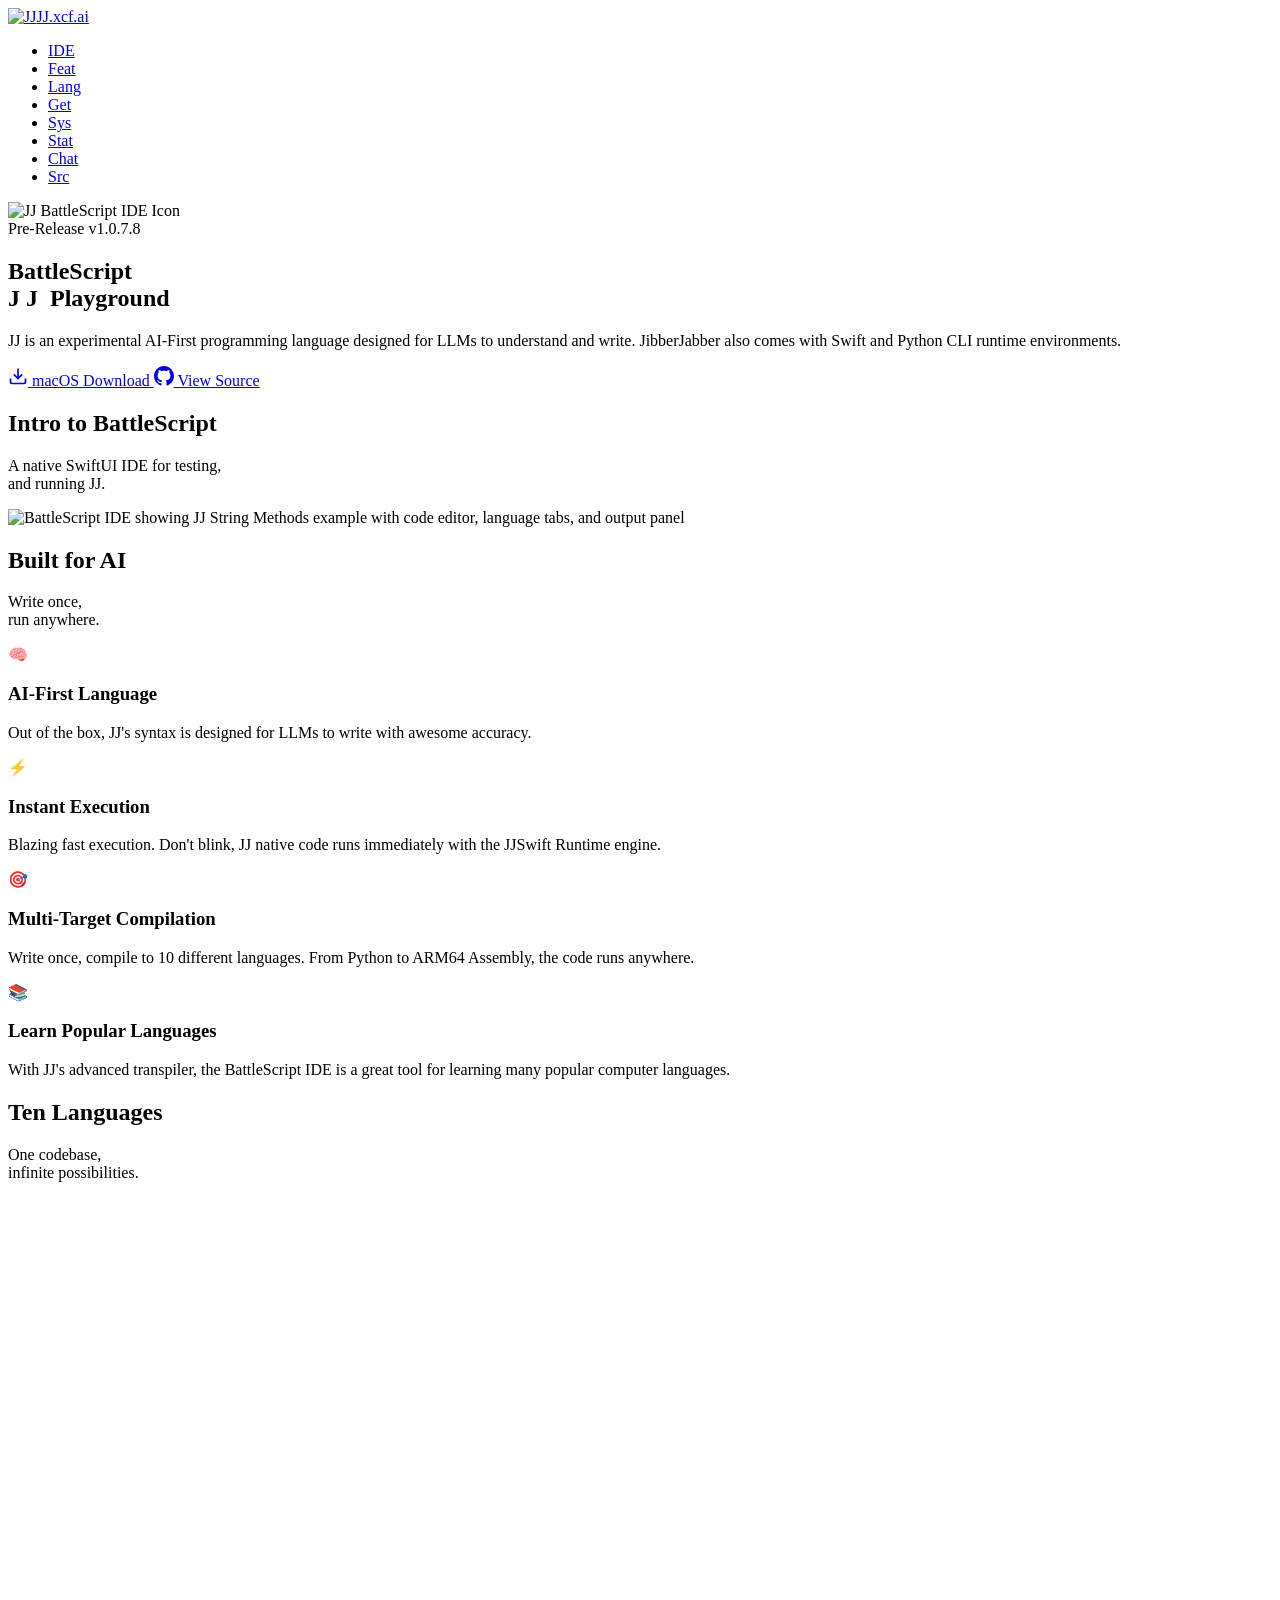
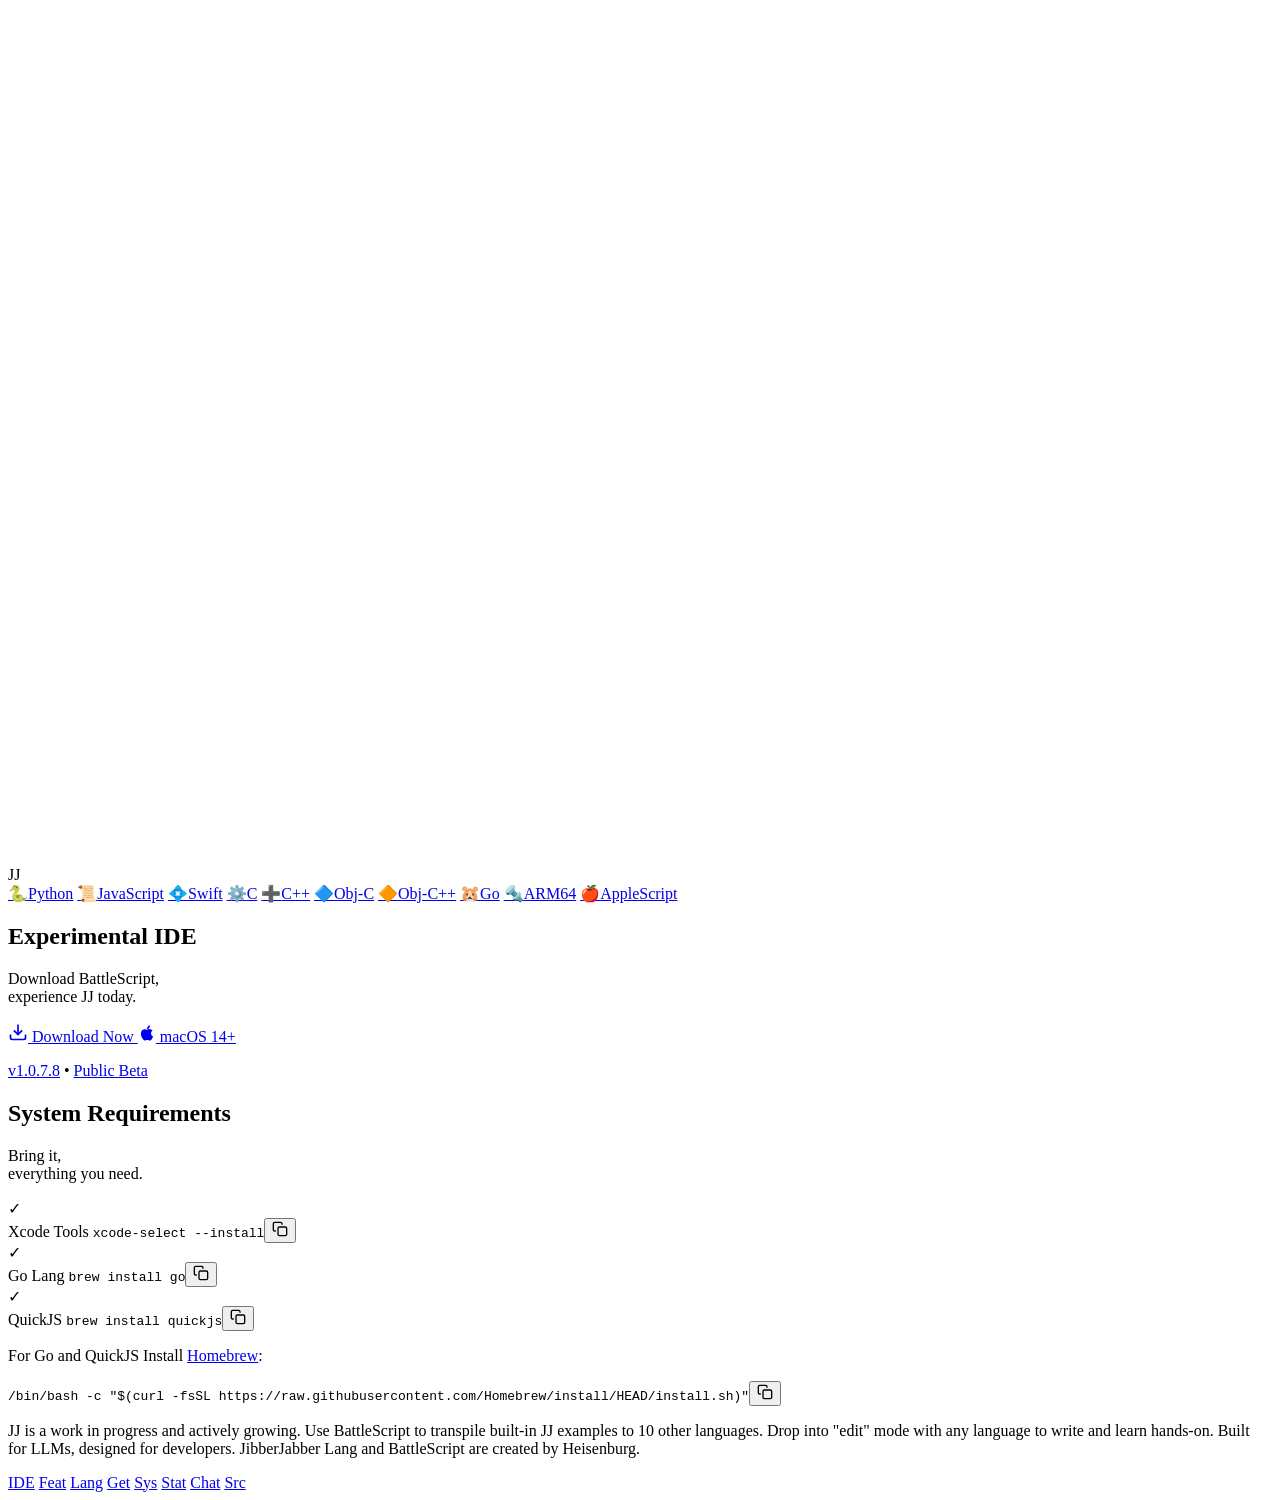
==== index.html @ d076d741 "Replace attribution" ====
<!DOCTYPE html>
<html lang="en">
<head>
    <meta charset="UTF-8">
    <meta name="viewport" content="width=device-width, initial-scale=1.0">
    <title>JJ - AI-First Programming Language | BattleScript IDE</title>
    <meta name="description" content="JibberJabber (JJ) - The world's first AI-native development environment. Designed to be written by AI, this allows for less errors in JJ computer source code with syntax that LLMs naturally understand. Write once, compile to Python, JavaScript, Swift, C, Go, and more.">
    <meta name="keywords" content="JJ, JibberJabber, BattleScript, AI programming language, IDE, macOS, Swift, Python, JavaScript, Go, C, compiler">
    <meta name="author" content="Heisenburg">
    <meta name="robots" content="index, follow">
    <meta name="theme-color" content="#0a0a0f">

    <!-- Favicon -->
    <link rel="icon" type="image/x-icon" href="favicon.ico">
    <link rel="icon" type="image/png" sizes="32x32" href="favicon-32x32.png">
    <link rel="icon" type="image/png" sizes="16x16" href="favicon-16x16.png">
    <link rel="apple-touch-icon" sizes="180x180" href="apple-touch-icon.png">
    <link rel="manifest" href="site.webmanifest">

    <!-- Open Graph / Facebook -->
    <meta property="og:type" content="website">
    <meta property="og:url" content="https://jj.xcf.ai/">
    <meta property="og:title" content="JJ - AI-First Programming Language | BattleScript IDE">
    <meta property="og:description" content="JibberJabber (JJ) - The world's first AI-native development environment. Designed to be written by AI, this allows for less errors in JJ computer source code with syntax that LLMs naturally understand. Write once, compile to Python, JavaScript, Swift, C, Go, and more.">
    <meta property="og:image" content="https://jj.xcf.ai/og-image.png">
    <meta property="og:image:width" content="1816">
    <meta property="og:image:height" content="1382">
    <meta property="og:site_name" content="JJ - JibberJabber">
    <meta property="og:locale" content="en_US">

    <!-- Twitter / X -->
    <meta name="twitter:card" content="summary_large_image">
    <meta name="twitter:url" content="https://jj.xcf.ai/">
    <meta name="twitter:title" content="JJ - AI-First Programming Language | BattleScript IDE">
    <meta name="twitter:description" content="JibberJabber (JJ) - The world's first AI-native development environment. Designed to be written by AI, this allows for less errors in JJ computer source code with syntax that LLMs naturally understand. Write once, compile to Python, JavaScript, Swift, C, Go, and more.">
    <meta name="twitter:image" content="https://jj.xcf.ai/og-image.png">

    <!-- LinkedIn -->
    <meta property="og:image:alt" content="JJ BattleScript IDE - AI-First Programming Language">

    <!-- GitHub (uses Open Graph tags above) -->

    <!-- Google / Schema.org -->
    <meta itemprop="name" content="JJ - AI-First Programming Language | BattleScript IDE">
    <meta itemprop="description" content="JibberJabber (JJ) - The world's first AI-native development environment. Designed to be written by AI, this allows for less errors in JJ computer source code with syntax that LLMs naturally understand. Write once, compile to Python, JavaScript, Swift, C, Go, and more.">
    <meta itemprop="image" content="https://jj.xcf.ai/og-image.png">
    <link rel="canonical" href="https://jj.xcf.ai/">

    <!-- Structured Data for Google -->
    <script type="application/ld+json">
    {
        "@context": "https://schema.org",
        "@type": "SoftwareApplication",
        "name": "BattleScript IDE",
        "description": "JibberJabber (JJ) - The world's first AI-native development environment. Write once, compile to Python, JavaScript, Swift, C, Go, and more.",
        "url": "https://jj.xcf.ai/",
        "applicationCategory": "DeveloperApplication",
        "operatingSystem": "macOS 14+",
        "softwareVersion": "1.0.7.8",
        "author": {
            "@type": "Person",
            "name": "Heisenburg",
            "url": "https://github.com/superbox64"
        },
        "offers": {
            "@type": "Offer",
            "price": "0",
            "priceCurrency": "USD"
        },
        "downloadUrl": "https://github.com/SuperBox64/JibberJabber/releases/download/1.0.6.8/BattleScript1.0.7.8.zip",
        "screenshot": "https://jj.xcf.ai/og-image.png"
    }
    </script>

    <link rel="preconnect" href="https://fonts.googleapis.com">
    <link rel="preconnect" href="https://fonts.gstatic.com" crossorigin>
    <link href="https://fonts.googleapis.com/css2?family=JetBrains+Mono:wght@400;600;700&family=Inter:wght@400;500;600;700;800&display=swap" rel="stylesheet">
    <link rel="stylesheet" href="styles.css?v=1769974691">
</head>
<body>
    <!-- Navigation -->
    <nav>
        <div class="container">
            <a href="#" class="logo"><img src="battlescript.png" alt="JJ"><span>JJ.xcf.ai</span></a>
            <div class="hamburger" onclick="this.classList.toggle('active'); document.querySelector('.nav-links').classList.toggle('active');">
                <span></span>
                <span></span>
                <span></span>
            </div>
            <ul class="nav-links">
                <li><a href="#ide">IDE</a></li>
                <li><a href="#features">Feat</a></li>
                <li><a href="#languages">Lang</a></li>
                <li><a href="#download">Get</a></li>
                <li><a href="#requirements">Sys</a></li>
                <li><a href="jj-stats.html">Stat</a></li>
                <li><a href="https://chat.xcf.ai" target="_blank">Chat</a></li>
                <li><a href="https://github.com/SuperBox64/JibberJabber" target="_blank">Src</a></li>
            </ul>
        </div>
    </nav>

    <!-- Hero Section -->
    <section class="hero">
        <div class="hero-content">
            <div class="hero-icon">
                <img src="jj_dock_bounce.gif" alt="JJ BattleScript IDE Icon">
            </div>
            <span class="badge">Pre-Release v1.0.7.8</span>
            <h1>BattleScript<br><span><span style="letter-spacing:6px">JJ</span> Playground</span></h1>
            <p class="hero-subtitle">JJ is an experimental AI-First programming language designed for LLMs to understand and write. JibberJabber also comes with Swift and Python CLI runtime environments.</p>
            <div class="cta-buttons">
                <a href="https://github.com/SuperBox64/JibberJabber/releases/download/1.0.6.8/BattleScript1.0.7.8.zip" class="btn btn-primary" target="_blank">
                    <svg width="20" height="20" viewBox="0 0 24 24" fill="none" stroke="currentColor" stroke-width="2"><path d="M21 15v4a2 2 0 0 1-2 2H5a2 2 0 0 1-2-2v-4"/><polyline points="7 10 12 15 17 10"/><line x1="12" y1="15" x2="12" y2="3"/></svg>
                    macOS Download
                </a>
                <a href="https://github.com/SuperBox64/JibberJabber" class="btn btn-secondary" target="_blank">
                    <svg width="20" height="20" viewBox="0 0 24 24" fill="currentColor"><path d="M12 0c-6.626 0-12 5.373-12 12 0 5.302 3.438 9.8 8.207 11.387.599.111.793-.261.793-.577v-2.234c-3.338.726-4.033-1.416-4.033-1.416-.546-1.387-1.333-1.756-1.333-1.756-1.089-.745.083-.729.083-.729 1.205.084 1.839 1.237 1.839 1.237 1.07 1.834 2.807 1.304 3.492.997.107-.775.418-1.305.762-1.604-2.665-.305-5.467-1.334-5.467-5.931 0-1.311.469-2.381 1.236-3.221-.124-.303-.535-1.524.117-3.176 0 0 1.008-.322 3.301 1.23.957-.266 1.983-.399 3.003-.404 1.02.005 2.047.138 3.006.404 2.291-1.552 3.297-1.23 3.297-1.23.653 1.653.242 2.874.118 3.176.77.84 1.235 1.911 1.235 3.221 0 4.609-2.807 5.624-5.479 5.921.43.372.823 1.102.823 2.222v3.293c0 .319.192.694.801.576 4.765-1.589 8.199-6.086 8.199-11.386 0-6.627-5.373-12-12-12z"/></svg>
                    View Source
                </a>
            </div>
        </div>
    </section>

    <!-- BattleScript IDE Section -->
    <section class="ide-showcase" id="ide">
        <div class="container">
            <div class="section-header">
                <h2>Intro to BattleScript</h2>
                <p>A native SwiftUI IDE for testing,<br>and running JJ.</p>
            </div>
            <div class="ide-screenshot">
                <img src="images/battlescript-ide.png" alt="BattleScript IDE showing JJ String Methods example with code editor, language tabs, and output panel" loading="lazy">
            </div>
        </div>
    </section>

    <!-- Features Section -->
    <section class="features" id="features">
        <div class="container">
            <div class="section-header">
                <h2>Built for AI</h2>
                <p>Write once,<br>run anywhere.</p>
            </div>
            <div class="features-grid">
                <div class="feature-card">
                    <div class="feature-icon">🧠</div>
                    <h3>AI-First Language</h3>
                    <p>Out of the box, JJ's syntax is designed for LLMs to write with awesome accuracy.</p>
                </div>
                <div class="feature-card">
                    <div class="feature-icon">⚡</div>
                    <h3>Instant Execution</h3>
                    <p>Blazing fast execution. Don't blink, JJ native code runs immediately with the JJSwift Runtime engine.</p>
                </div>
                <div class="feature-card">
                    <div class="feature-icon">🎯</div>
                    <h3>Multi-Target Compilation</h3>
                    <p>Write once, compile to 10 different languages. From Python to ARM64 Assembly, the code runs anywhere.</p>
                </div>
                <div class="feature-card">
                    <div class="feature-icon">📚</div>
                    <h3>Learn Popular Languages</h3>
                    <p>With JJ's advanced transpiler, the BattleScript IDE is a great tool for learning many popular computer languages.</p>
                </div>
            </div>
        </div>
    </section>

    <!-- Languages Section -->
    <section class="languages" id="languages">
        <div class="container">
            <div class="section-header">
                <h2>Ten Languages</h2>
                <p>One codebase,<br>infinite possibilities.</p>
            </div>
            <div class="lang-orbit">
                <svg class="lang-lines" viewBox="0 0 612 612">
                    <line x1="306" y1="306" x2="306" y2="31"/>
                    <line x1="306" y1="306" x2="465" y2="86"/>
                    <line x1="306" y1="306" x2="570" y2="220"/>
                    <line x1="306" y1="306" x2="570" y2="392"/>
                    <line x1="306" y1="306" x2="465" y2="526"/>
                    <line x1="306" y1="306" x2="306" y2="581"/>
                    <line x1="306" y1="306" x2="147" y2="526"/>
                    <line x1="306" y1="306" x2="42" y2="392"/>
                    <line x1="306" y1="306" x2="42" y2="220"/>
                    <line x1="306" y1="306" x2="147" y2="86"/>
                </svg>
                <div class="lang-ring"></div>
                <div class="lang-center">JJ</div>
                <!-- 10 nodes evenly spaced at 36° intervals clockwise from top -->
                <a href="https://www.python.org" target="_blank" class="lang-node" style="top: 5%; left: 50%;"><span class="emoji">🐍</span>Python</a>
                <a href="https://developer.mozilla.org/en-US/docs/Web/JavaScript" target="_blank" class="lang-node" style="top: 14%; left: 76%;"><span class="emoji">📜</span>JavaScript</a>
                <a href="https://www.swift.org" target="_blank" class="lang-node" style="top: 36%; left: 93%;"><span class="emoji">💠</span>Swift</a>
                <a href="https://en.cppreference.com/w/c" target="_blank" class="lang-node" style="top: 64%; left: 93%;"><span class="emoji">⚙️</span>C</a>
                <a href="https://isocpp.org" target="_blank" class="lang-node" style="top: 86%; left: 76%;"><span class="emoji">➕</span>C++</a>
                <a href="https://developer.apple.com/library/archive/documentation/Cocoa/Conceptual/ProgrammingWithObjectiveC" target="_blank" class="lang-node" style="top: 95%; left: 50%;"><span class="emoji">🔷</span>Obj-C</a>
                <a href="https://developer.apple.com/library/archive/documentation/Cocoa/Conceptual/ProgrammingWithObjectiveC" target="_blank" class="lang-node" style="top: 86%; left: 24%;"><span class="emoji">🔶</span>Obj-C++</a>
                <a href="https://go.dev" target="_blank" class="lang-node" style="top: 64%; left: 7%;"><span class="emoji">🐹</span>Go</a>
                <a href="https://developer.arm.com/documentation" target="_blank" class="lang-node" style="top: 36%; left: 7%;"><span class="emoji">🔩</span>ARM64</a>
                <a href="https://developer.apple.com/library/archive/documentation/AppleScript/Conceptual/AppleScriptLangGuide" target="_blank" class="lang-node" style="top: 14%; left: 24%;"><span class="emoji">🍎</span>AppleScript</a>
            </div>
        </div>
    </section>

    <!-- Download Section -->
    <section class="download" id="download">
        <div class="container">
            <div class="section-header">
                <h2>Experimental IDE</h2>
                <p>Download BattleScript,<br>experience JJ today.</p>
            </div>
            <div class="download-buttons">
                <a href="https://github.com/SuperBox64/JibberJabber/releases/download/1.0.6.8/BattleScript1.0.7.8.zip" class="btn btn-primary" target="_blank">
                    <svg width="20" height="20" viewBox="0 0 24 24" fill="none" stroke="currentColor" stroke-width="2"><path d="M21 15v4a2 2 0 0 1-2 2H5a2 2 0 0 1-2-2v-4"/><polyline points="7 10 12 15 17 10"/><line x1="12" y1="15" x2="12" y2="3"/></svg>
                    Download Now
                </a>
                <a href="https://github.com/SuperBox64/JibberJabber/releases/tag/1.0.6.8" class="btn btn-secondary" target="_blank">
                    <svg width="18" height="18" viewBox="0 0 24 24" fill="currentColor"><path d="M18.71 19.5c-.83 1.24-1.71 2.45-3.05 2.47-1.34.03-1.77-.79-3.29-.79-1.53 0-2 .77-3.27.82-1.31.05-2.3-1.32-3.14-2.53C4.25 17 2.94 12.45 4.7 9.39c.87-1.52 2.43-2.48 4.12-2.51 1.28-.02 2.5.87 3.29.87.78 0 2.26-1.07 3.81-.91.65.03 2.47.26 3.64 1.98-.09.06-2.17 1.28-2.15 3.81.03 3.02 2.65 4.03 2.68 4.04-.03.07-.42 1.44-1.38 2.83M13 3.5c.73-.83 1.94-1.46 2.94-1.5.13 1.17-.34 2.35-1.04 3.19-.69.85-1.83 1.51-2.95 1.42-.15-1.15.41-2.35 1.05-3.11z"/></svg>
                    macOS 14+
                </a>
            </div>
            <p class="version-tag"><a href="https://github.com/SuperBox64/JibberJabber/releases/download/1.0.6.8/BattleScript1.0.7.8.zip" target="_blank"><span>v1.0.7.8</span></a> • <a href="https://github.com/SuperBox64/JibberJabber/releases/tag/1.0.6.8" target="_blank">Public Beta</a></p>
        </div>
    </section>

    <!-- Requirements Section -->
    <section class="requirements" id="requirements">
        <div class="container">
            <div class="section-header">
                <h2>System Requirements</h2>
                <p>Bring it,<br>everything you need.</p>
            </div>
            <div class="req-grid">
                <div class="req-item">
                    <div class="check">✓</div>
                    <div class="text">
                        Xcode Tools
                        <span><code>xcode-select --install</code><button class="copy-btn" onclick="copyText('xcode-select --install')" title="Copy to clipboard"><svg width="16" height="16" viewBox="0 0 24 24" fill="none" stroke="currentColor" stroke-width="2" stroke-linecap="round" stroke-linejoin="round"><rect x="9" y="9" width="13" height="13" rx="2" ry="2"/><path d="M5 15H4a2 2 0 0 1-2-2V4a2 2 0 0 1 2-2h9a2 2 0 0 1 2 2v1"/></svg></button></span>
                    </div>
                </div>
                <div class="req-item">
                    <div class="check">✓</div>
                    <div class="text">
                        Go Lang
                        <span><code>brew install go</code><button class="copy-btn" onclick="copyText('brew install go')" title="Copy to clipboard"><svg width="16" height="16" viewBox="0 0 24 24" fill="none" stroke="currentColor" stroke-width="2" stroke-linecap="round" stroke-linejoin="round"><rect x="9" y="9" width="13" height="13" rx="2" ry="2"/><path d="M5 15H4a2 2 0 0 1-2-2V4a2 2 0 0 1 2-2h9a2 2 0 0 1 2 2v1"/></svg></button></span>
                    </div>
                </div>
                <div class="req-item">
                    <div class="check">✓</div>
                    <div class="text">
                        QuickJS
                        <span><code>brew install quickjs</code><button class="copy-btn" onclick="copyText('brew install quickjs')" title="Copy to clipboard"><svg width="16" height="16" viewBox="0 0 24 24" fill="none" stroke="currentColor" stroke-width="2" stroke-linecap="round" stroke-linejoin="round"><rect x="9" y="9" width="13" height="13" rx="2" ry="2"/><path d="M5 15H4a2 2 0 0 1-2-2V4a2 2 0 0 1 2-2h9a2 2 0 0 1 2 2v1"/></svg></button></span>
                    </div>
                </div>
            </div>
            <div class="homebrew-install">
                <p>For Go and QuickJS Install <a href="https://brew.sh" target="_blank">Homebrew</a>:</p>
<div class="code-copy-wrapper"><code>/bin/bash -c "$(curl -fsSL https://raw.githubusercontent.com/Homebrew/install/HEAD/install.sh)"</code><button class="copy-btn" onclick="copyHomebrew()" title="Copy to clipboard"><svg width="16" height="16" viewBox="0 0 24 24" fill="none" stroke="currentColor" stroke-width="2" stroke-linecap="round" stroke-linejoin="round"><rect x="9" y="9" width="13" height="13" rx="2" ry="2"/><path d="M5 15H4a2 2 0 0 1-2-2V4a2 2 0 0 1 2-2h9a2 2 0 0 1 2 2v1"/></svg></button></div>
            </div>
        </div>
    </section>

    <!-- Footer -->
    <footer>
        <div class="container">
            <p class="footer-tagline" id="footer-tagline" data-human="JJ is a work in progress and actively growing. Use BattleScript to transpile built-in JJ examples to 10 other languages. Drop into &quot;edit&quot; mode with any language to write and learn hands-on. Built for LLMs, designed for developers. JibberJabber Lang and BattleScript are created by Heisenburg.">JJ is a work in progress and actively growing. Use BattleScript to transpile built-in JJ examples to 10 other languages. Drop into "edit" mode with any language to write and learn hands-on. Built for LLMs, designed for developers. JibberJabber Lang and BattleScript are created by Heisenburg.</p>
            <div class="footer-links">
                <a href="#ide">IDE</a>
                <a href="#features">Feat</a>
                <a href="#languages">Lang</a>
                <a href="#download">Get</a>
                <a href="#requirements">Sys</a>
                <a href="jj-stats.html">Stat</a>
                <a href="https://chat.xcf.ai" target="_blank">Chat</a>
                <a href="https://github.com/SuperBox64/JibberJabber" target="_blank">Src</a>
            </div>
        </div>
    </footer>
<script src="script.js?v=1769974691"></script>
</body>
</html>
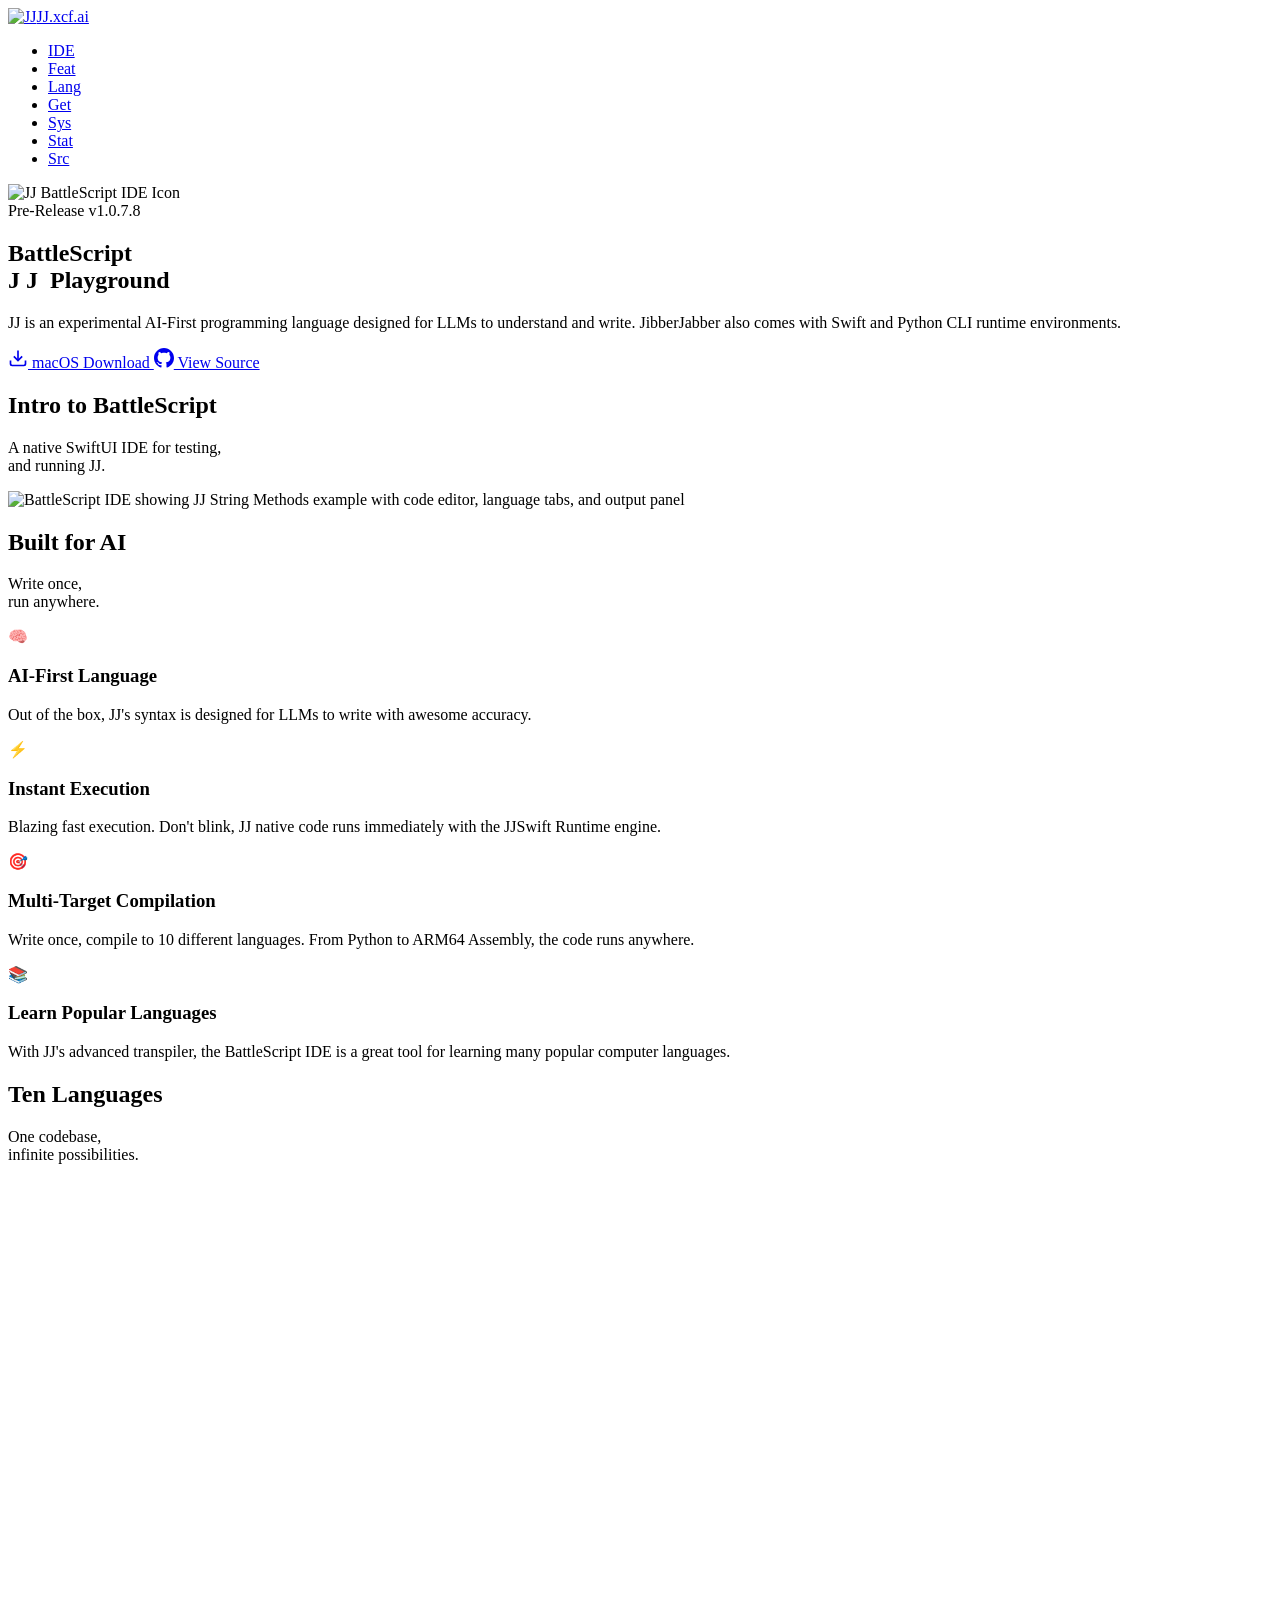
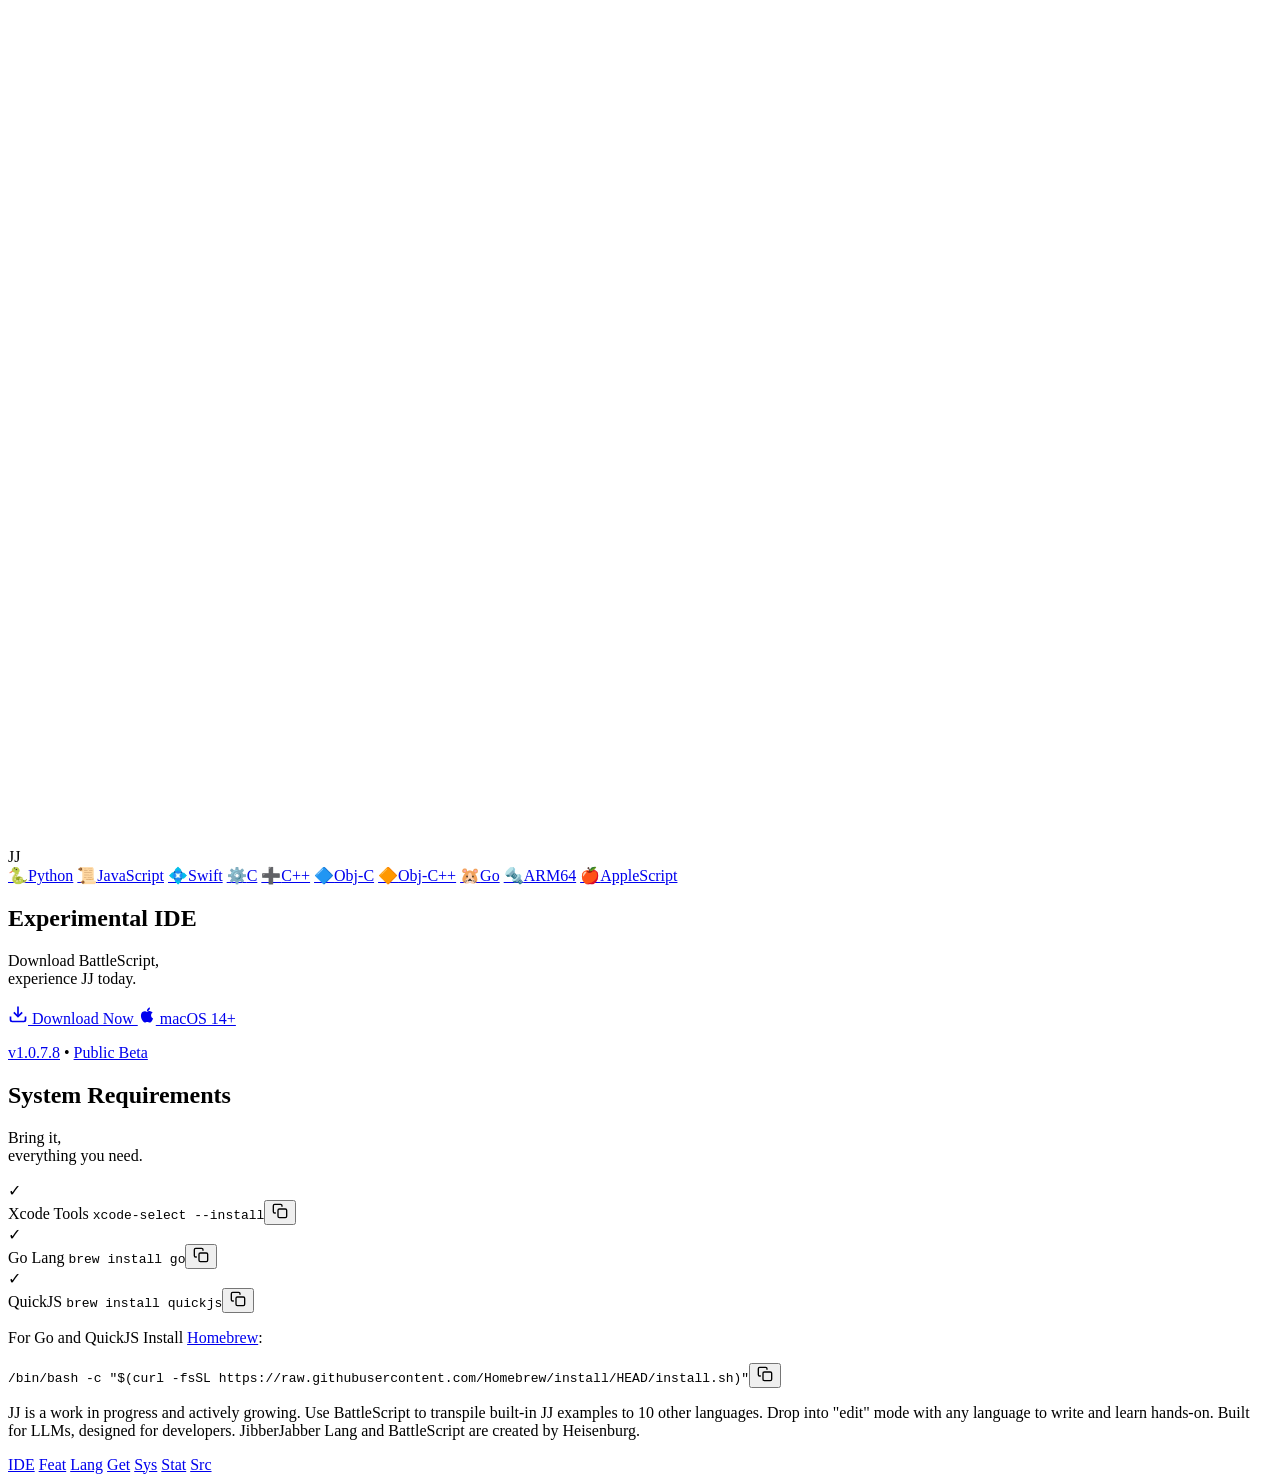
==== commit 2d046c91: "Remove dead chat links (chat.xcf.ai / chat.webauthn.ai no longer in use)" ====
--- a/index.html
+++ b/index.html
@@ -94,7 +94,6 @@
                 <li><a href="#download">Get</a></li>
                 <li><a href="#requirements">Sys</a></li>
                 <li><a href="jj-stats.html">Stat</a></li>
-                <li><a href="https://chat.xcf.ai" target="_blank">Chat</a></li>
                 <li><a href="https://github.com/SuperBox64/JibberJabber" target="_blank">Src</a></li>
             </ul>
         </div>
@@ -273,7 +272,6 @@
                 <a href="#download">Get</a>
                 <a href="#requirements">Sys</a>
                 <a href="jj-stats.html">Stat</a>
-                <a href="https://chat.xcf.ai" target="_blank">Chat</a>
                 <a href="https://github.com/SuperBox64/JibberJabber" target="_blank">Src</a>
             </div>
         </div>
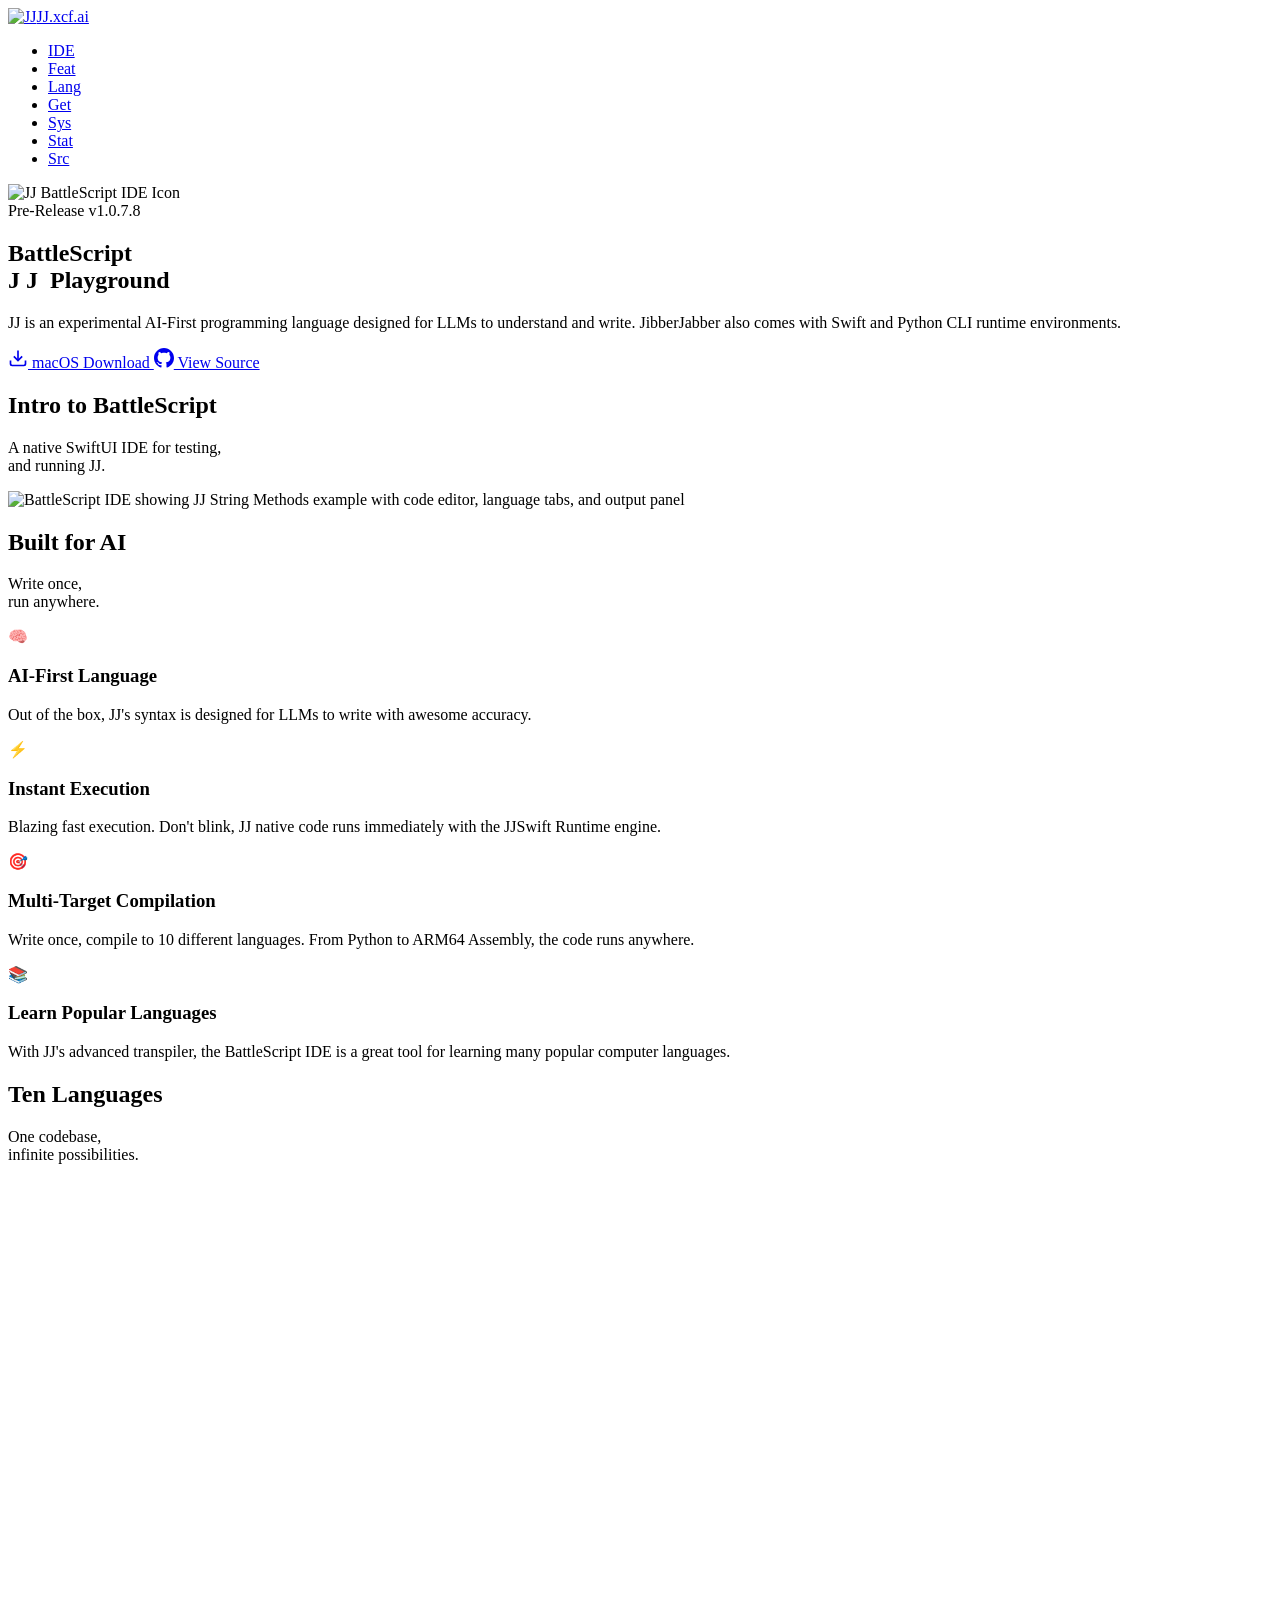
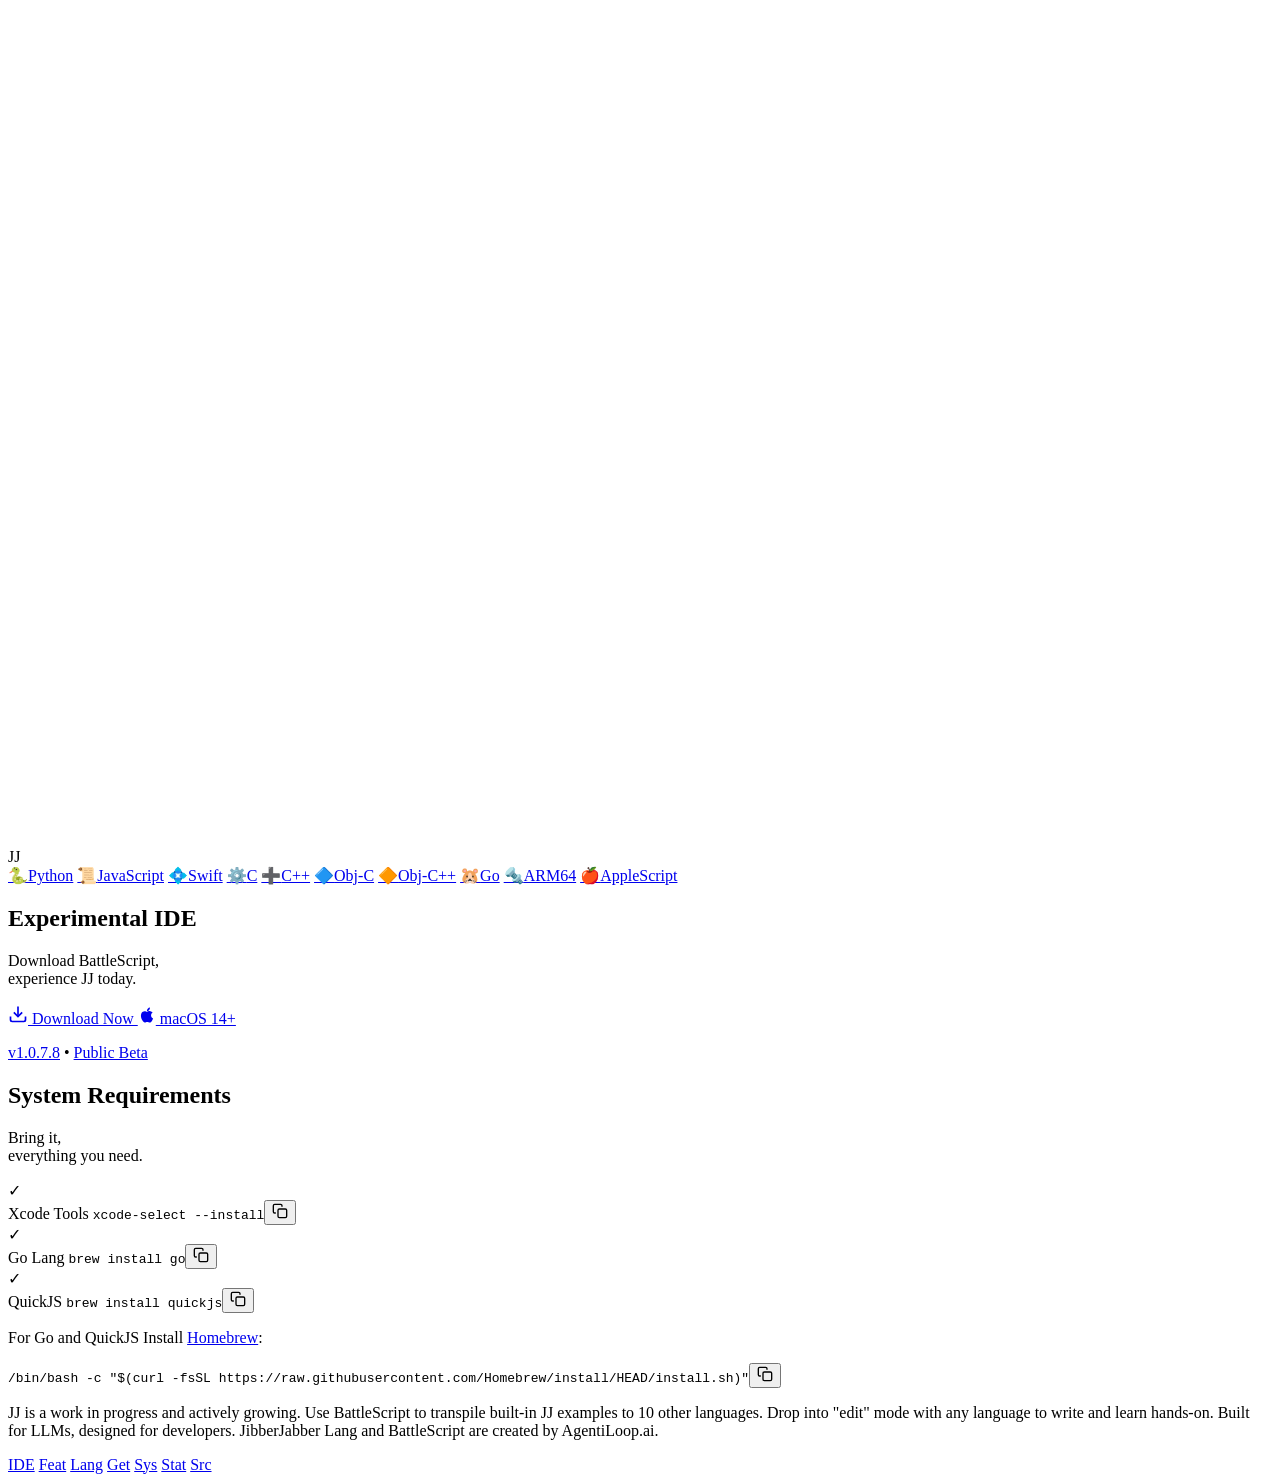
==== commit 9ecd5f9c: "Change Heisenburg refs to AgentiLoop.ai" ====
--- a/index.html
+++ b/index.html
@@ -6,7 +6,7 @@
     <title>JJ - AI-First Programming Language | BattleScript IDE</title>
     <meta name="description" content="JibberJabber (JJ) - The world's first AI-native development environment. Designed to be written by AI, this allows for less errors in JJ computer source code with syntax that LLMs naturally understand. Write once, compile to Python, JavaScript, Swift, C, Go, and more.">
     <meta name="keywords" content="JJ, JibberJabber, BattleScript, AI programming language, IDE, macOS, Swift, Python, JavaScript, Go, C, compiler">
-    <meta name="author" content="Heisenburg">
+    <meta name="author" content="AgentiLoop.ai">
     <meta name="robots" content="index, follow">
     <meta name="theme-color" content="#0a0a0f">
 
@@ -59,7 +59,7 @@
         "softwareVersion": "1.0.7.8",
         "author": {
             "@type": "Person",
-            "name": "Heisenburg",
+            "name": "AgentiLoop.ai",
             "url": "https://github.com/superbox64"
         },
         "offers": {
@@ -264,7 +264,7 @@
     <!-- Footer -->
     <footer>
         <div class="container">
-            <p class="footer-tagline" id="footer-tagline" data-human="JJ is a work in progress and actively growing. Use BattleScript to transpile built-in JJ examples to 10 other languages. Drop into &quot;edit&quot; mode with any language to write and learn hands-on. Built for LLMs, designed for developers. JibberJabber Lang and BattleScript are created by Heisenburg.">JJ is a work in progress and actively growing. Use BattleScript to transpile built-in JJ examples to 10 other languages. Drop into "edit" mode with any language to write and learn hands-on. Built for LLMs, designed for developers. JibberJabber Lang and BattleScript are created by Heisenburg.</p>
+            <p class="footer-tagline" id="footer-tagline" data-human="JJ is a work in progress and actively growing. Use BattleScript to transpile built-in JJ examples to 10 other languages. Drop into &quot;edit&quot; mode with any language to write and learn hands-on. Built for LLMs, designed for developers. JibberJabber Lang and BattleScript are created by AgentiLoop.ai.">JJ is a work in progress and actively growing. Use BattleScript to transpile built-in JJ examples to 10 other languages. Drop into "edit" mode with any language to write and learn hands-on. Built for LLMs, designed for developers. JibberJabber Lang and BattleScript are created by AgentiLoop.ai.</p>
             <div class="footer-links">
                 <a href="#ide">IDE</a>
                 <a href="#features">Feat</a>
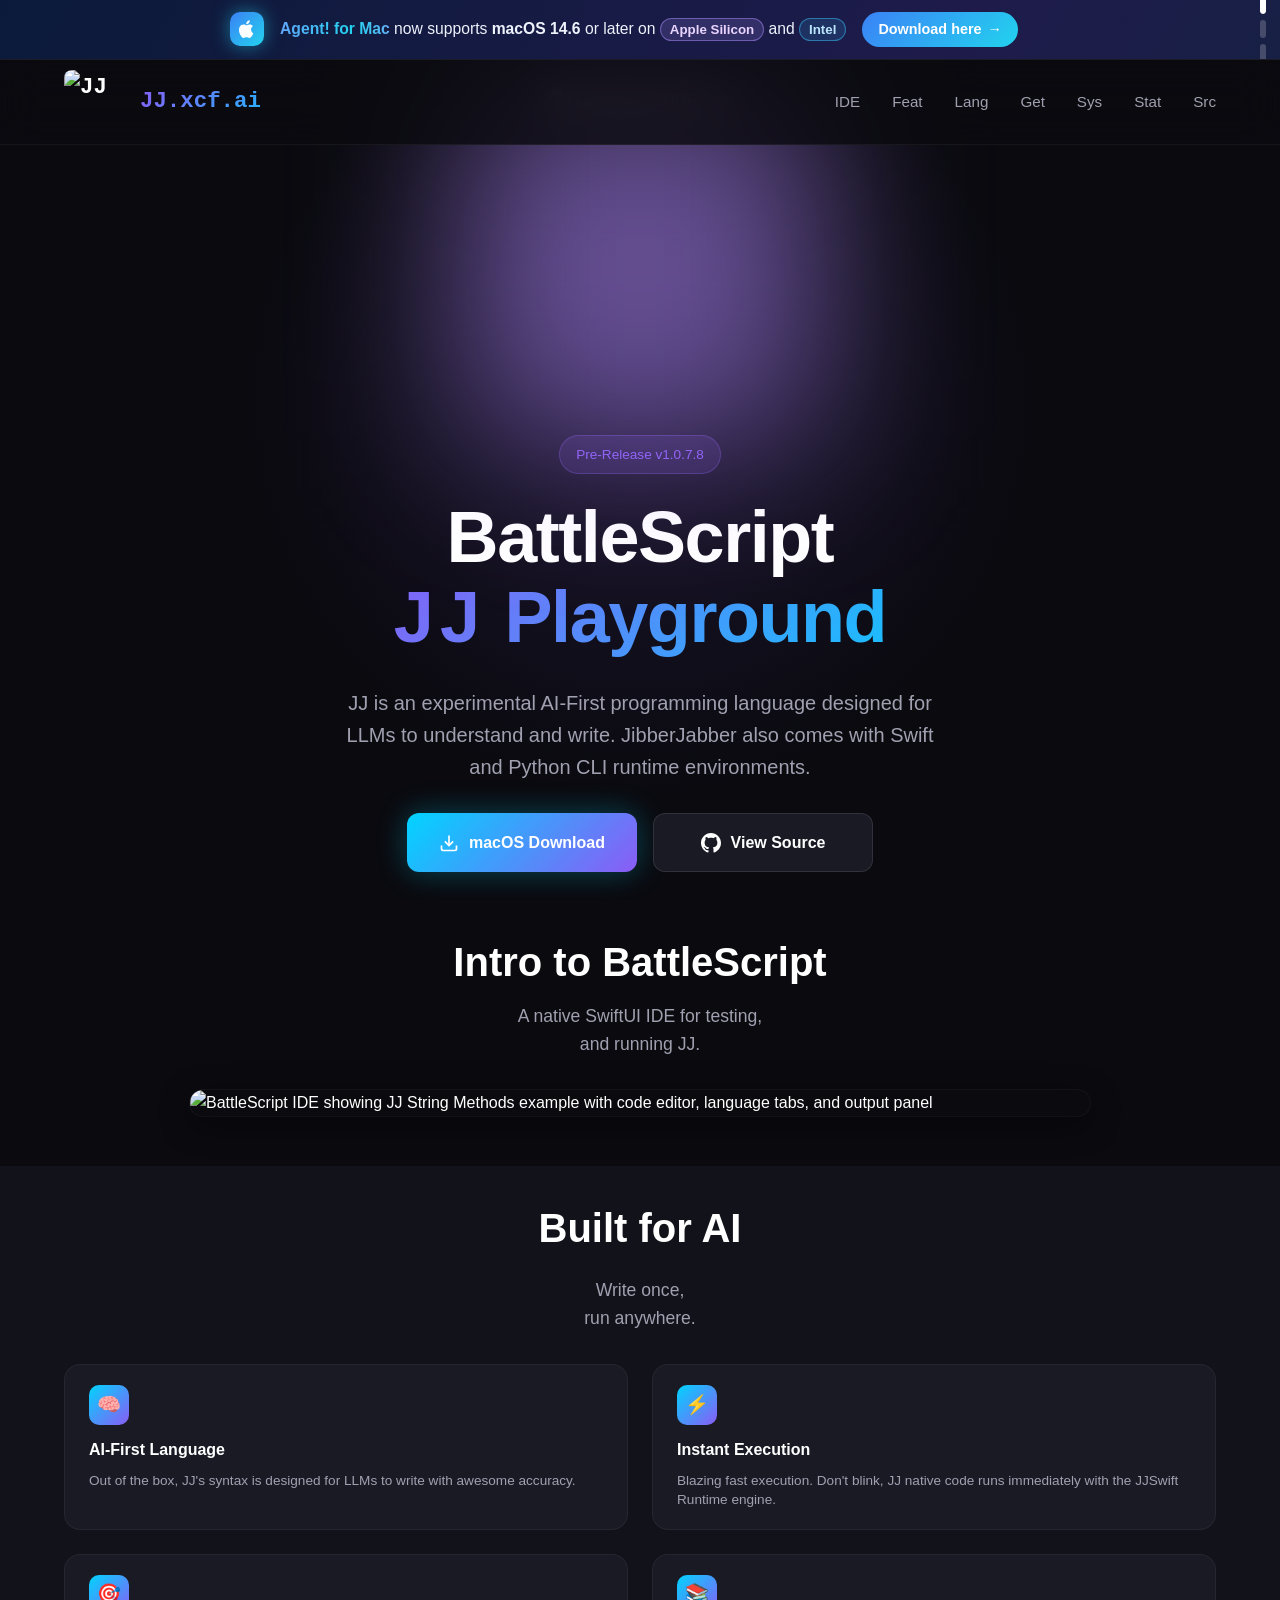
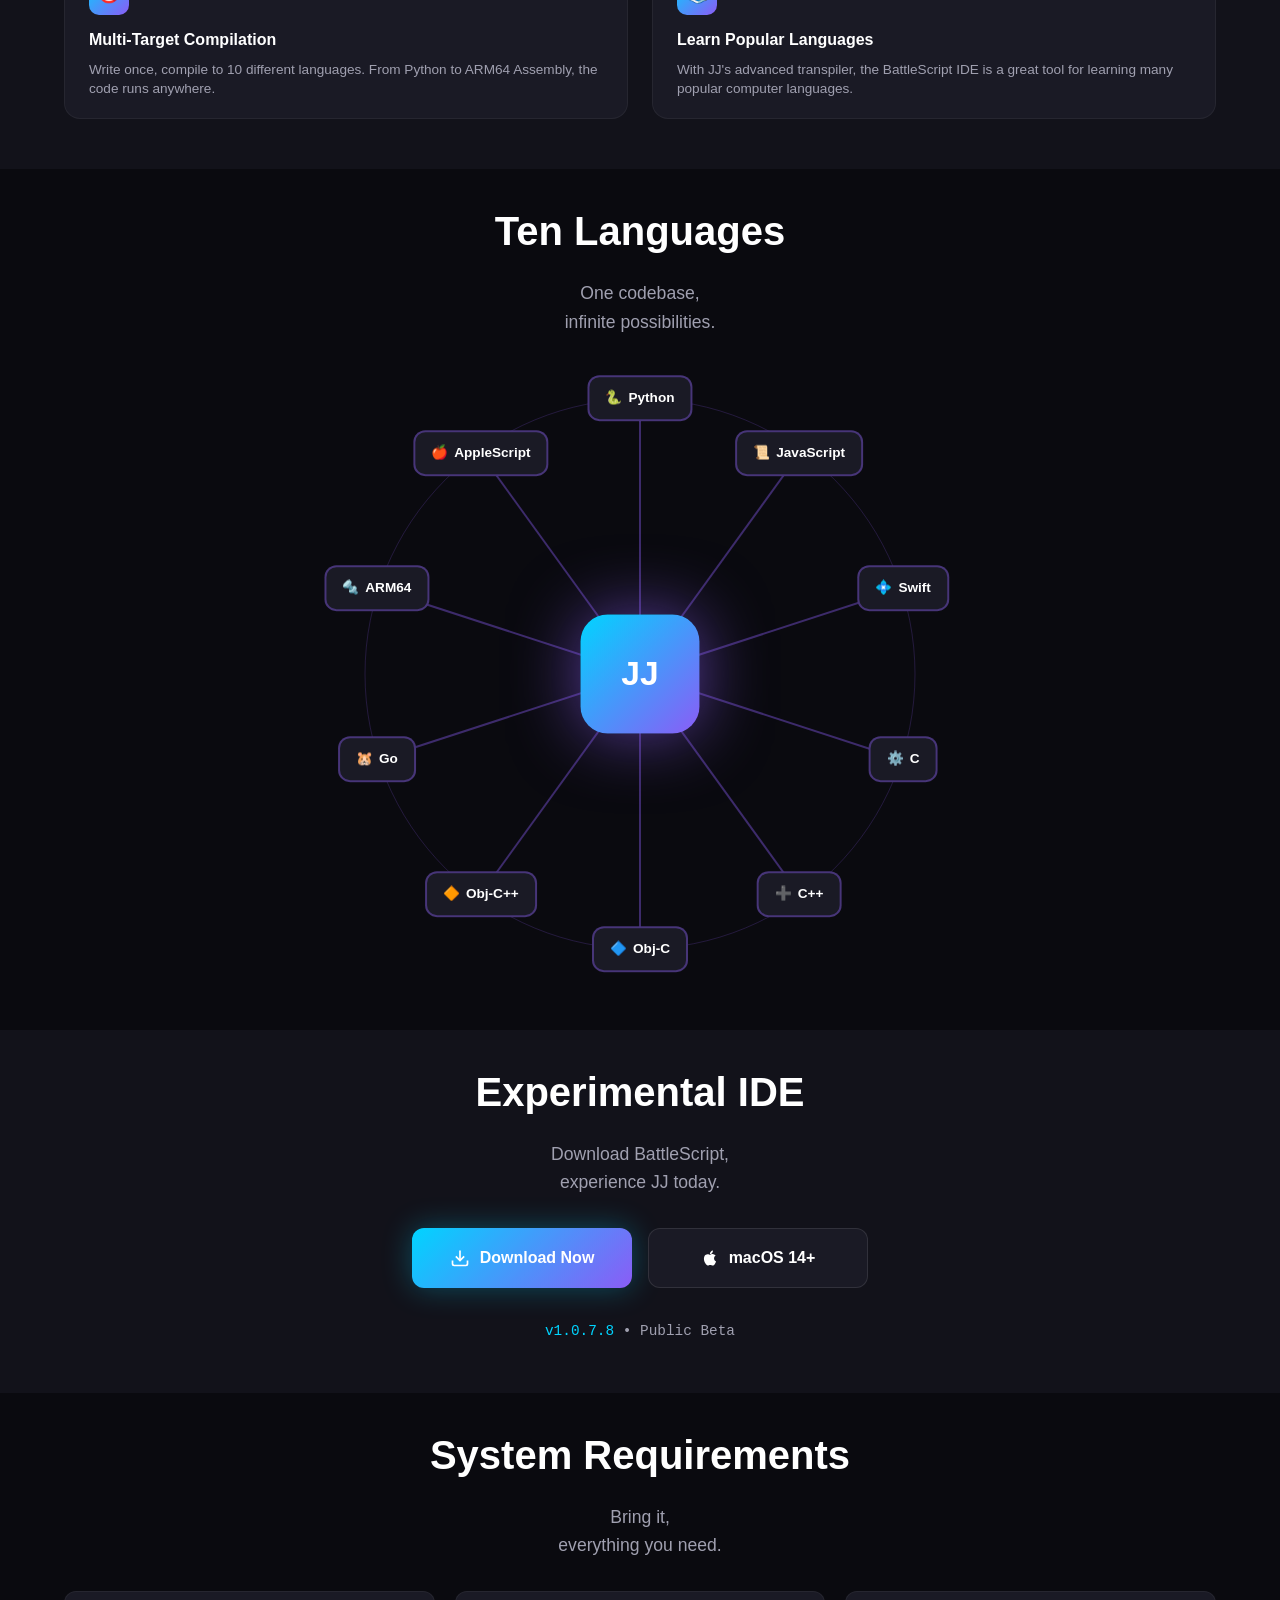
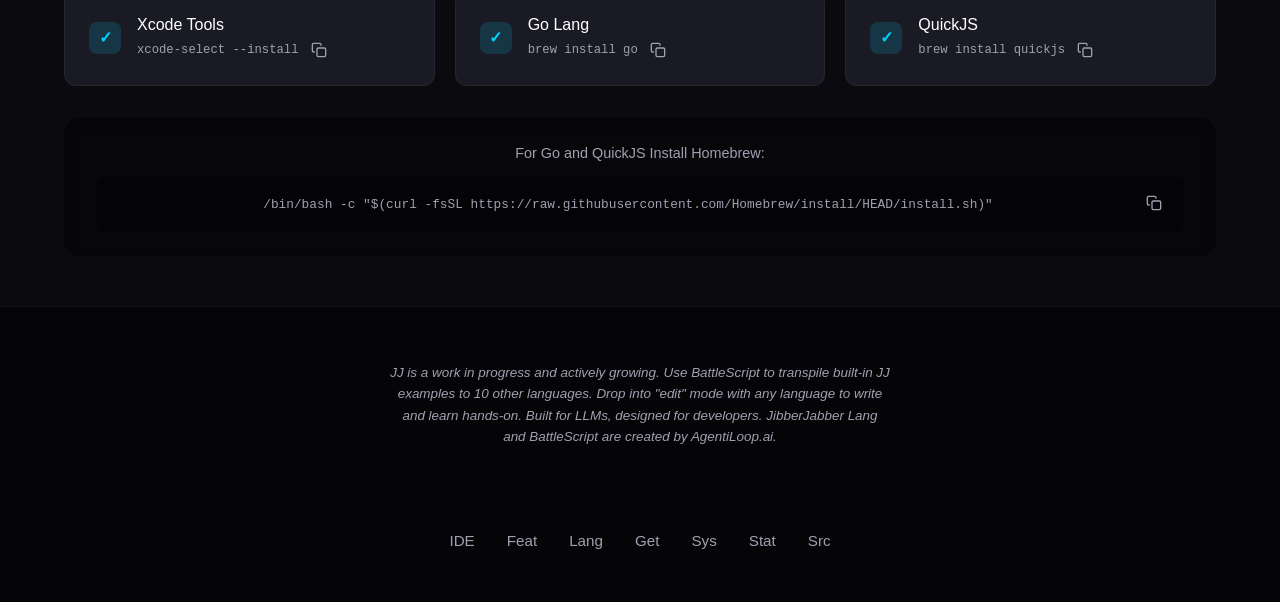
==== commit d181cc79: "Add AgentiLoop rotating promo banner (same as agentiloop.ai); remove old banners" ====
--- a/index.html
+++ b/index.html
@@ -78,6 +78,7 @@
     <link rel="stylesheet" href="styles.css?v=1769974691">
 </head>
 <body>
+    <script src="promo-banner.js" data-fixed defer></script>
     <!-- Navigation -->
     <nav>
         <div class="container">
--- a/styles.css
+++ b/styles.css
@@ -0,0 +1,861 @@
+        :root {
+            --bg-primary: #0a0a0f;
+            --bg-secondary: #12121a;
+            --bg-card: #1a1a25;
+            --text-primary: #ffffff;
+            --text-secondary: #a0a0b0;
+            --accent-cyan: #00d4ff;
+            --accent-purple: #8b5cf6;
+            --accent-blue: #4f8fff;
+            --accent-gradient: linear-gradient(135deg, #00d4ff 0%, #8b5cf6 100%);
+            --glow-cyan: 0 0 30px rgba(0, 212, 255, 0.3);
+            --glow-purple: 0 0 30px rgba(139, 92, 246, 0.3);
+        }
+
+        * {
+            margin: 0;
+            padding: 0;
+            box-sizing: border-box;
+        }
+
+        body {
+            font-family: 'Inter', -apple-system, BlinkMacSystemFont, sans-serif;
+            background: var(--bg-primary);
+            color: var(--text-primary);
+            line-height: 1.6;
+            overflow-x: hidden;
+        }
+
+        .container {
+            max-width: 1200px;
+            margin: 0 auto;
+            padding: 0 24px;
+        }
+
+        /* Navigation */
+        nav {
+            position: fixed;
+            top: var(--promo-h, 0px);
+            left: 0;
+            right: 0;
+            z-index: 1000;
+            padding: 10px 0;
+            background: rgba(10, 10, 15, 0.8);
+            backdrop-filter: blur(20px);
+            border-bottom: 1px solid rgba(255, 255, 255, 0.05);
+        }
+
+        nav .container {
+            display: flex;
+            justify-content: space-between;
+            align-items: center;
+        }
+
+        .logo {
+            display: flex;
+            align-items: center;
+            gap: 12px;
+            font-family: ui-monospace, 'JetBrains Mono', monospace;
+            font-size: 1.4rem;
+            font-weight: 700;
+            color: var(--text-primary);
+            text-decoration: none;
+        }
+
+        .logo img {
+            height: 64px;
+            width: 64px;
+            border-radius: 8px;
+        }
+
+        .logo span {
+            background: linear-gradient(-45deg, #00d4ff, #8b5cf6, #00d4ff, #8b5cf6);
+            background-size: 500% 100%;
+            -webkit-background-clip: text;
+            -webkit-text-fill-color: transparent;
+            background-clip: text;
+            animation: shimmer 24s ease-in-out infinite;
+        }
+
+        .nav-links {
+            display: flex;
+            gap: 32px;
+            list-style: none;
+        }
+
+        .nav-links a {
+            color: var(--text-secondary);
+            text-decoration: none;
+            font-size: 0.95rem;
+            font-weight: 500;
+            transition: color 0.2s;
+        }
+
+        .nav-links a:hover {
+            color: var(--accent-cyan);
+        }
+
+        .hamburger {
+            display: none;
+            flex-direction: column;
+            gap: 5px;
+            cursor: pointer;
+            padding: 5px;
+        }
+
+        .hamburger span {
+            width: 25px;
+            height: 3px;
+            background: var(--text-primary);
+            border-radius: 2px;
+            transition: all 0.3s ease;
+        }
+
+        @media (max-width: 768px) {
+            .hamburger {
+                display: flex;
+                z-index: 1001;
+            }
+
+            .nav-links {
+                position: fixed;
+                top: 0;
+                right: -100%;
+                width: 70%;
+                max-width: 300px;
+                height: 100vh;
+                background: var(--bg-secondary);
+                flex-direction: column;
+                padding: 80px 30px 30px;
+                gap: 24px;
+                transition: right 0.3s ease;
+                border-left: 1px solid rgba(255, 255, 255, 0.1);
+            }
+
+            .nav-links.active {
+                right: 0;
+            }
+
+            .nav-links a {
+                font-size: 1.1rem;
+            }
+
+            .hamburger.active span:nth-child(1) {
+                transform: rotate(45deg) translate(5px, 6px);
+            }
+
+            .hamburger.active span:nth-child(2) {
+                opacity: 0;
+            }
+
+            .hamburger.active span:nth-child(3) {
+                transform: rotate(-45deg) translate(5px, -6px);
+            }
+        }
+
+        /* Hero Section */
+        .hero {
+            min-height: 100vh;
+            display: flex;
+            align-items: center;
+            justify-content: center;
+            text-align: center;
+            padding: calc(10px + var(--promo-h, 0px)) 24px 10px;
+            position: relative;
+            overflow: hidden;
+        }
+
+        .hero::before {
+            content: '';
+            position: absolute;
+            top: 0;
+            left: 50%;
+            transform: translateX(-50%);
+            width: 800px;
+            height: 800px;
+            background: radial-gradient(circle, rgba(139, 92, 246, 0.15) 0%, transparent 70%);
+            pointer-events: none;
+        }
+
+        .hero-content {
+            position: relative;
+            z-index: 1;
+        }
+
+        .hero-icon {
+            width: 270px;
+            height: 342px;
+            margin: 0 auto 5px;
+            position: relative;
+        }
+
+        .hero-icon::before {
+            content: '';
+            position: absolute;
+            top: 50%;
+            left: 50%;
+            transform: translate(-50%, -50%);
+            width: 350px;
+            height: 350px;
+            background: rgba(180, 140, 255, 0.5);
+            filter: blur(80px);
+            z-index: 0;
+            pointer-events: none;
+        }
+
+        .hero-icon img {
+            width: 100%;
+            height: 100%;
+            border-radius: 60px;
+            position: relative;
+            z-index: 1;
+        }
+
+        .badge {
+            display: inline-block;
+            padding: 8px 16px;
+            background: rgba(139, 92, 246, 0.15);
+            border: 1px solid rgba(139, 92, 246, 0.3);
+            border-radius: 20px;
+            font-size: 0.85rem;
+            color: var(--accent-purple);
+            margin-bottom: 24px;
+            font-weight: 500;
+        }
+
+        h1 {
+            font-size: clamp(2.5rem, 6vw, 4.5rem);
+            font-weight: 800;
+            line-height: 1.1;
+            margin-bottom: 24px;
+            letter-spacing: -0.02em;
+        }
+
+        h1 > span {
+            display: block;
+            padding-bottom: 6px;
+            background: linear-gradient(-45deg, #00d4ff, #8b5cf6, #ffffff, #00d4ff, #8b5cf6);
+            background-size: 500% 100%;
+            -webkit-background-clip: text;
+            -webkit-text-fill-color: transparent;
+            background-clip: text;
+            animation: shimmer 12s ease-in-out infinite;
+        }
+
+        @keyframes shimmer {
+            0% { background-position: 0% 50%; }
+            50% { background-position: 100% 50%; }
+            100% { background-position: 0% 50%; }
+        }
+
+        .hero-subtitle {
+            font-size: 1.25rem;
+            color: var(--text-secondary);
+            max-width: 600px;
+            margin: 0 auto 30px;
+        }
+
+        .cta-buttons {
+            display: flex;
+            gap: 16px;
+            justify-content: center;
+            flex-wrap: wrap;
+        }
+
+        .cta-buttons .btn {
+            min-width: 220px;
+            justify-content: center;
+        }
+
+        @media (max-width: 768px) {
+            .cta-buttons {
+                flex-direction: column;
+                align-items: stretch;
+            }
+            .cta-buttons .btn {
+                width: 100%;
+                min-width: 0;
+            }
+        }
+
+        .btn {
+            display: inline-flex;
+            align-items: center;
+            gap: 10px;
+            padding: 16px 32px;
+            border-radius: 12px;
+            font-size: 1rem;
+            font-weight: 600;
+            text-decoration: none;
+            transition: all 0.3s ease;
+            cursor: pointer;
+            border: none;
+        }
+
+        .btn-primary {
+            background: var(--accent-gradient);
+            color: white;
+            box-shadow: var(--glow-cyan);
+        }
+
+        .btn-primary:hover {
+            transform: translateY(-2px);
+            box-shadow: 0 0 50px rgba(0, 212, 255, 0.4);
+        }
+
+        .btn-secondary {
+            background: var(--bg-card);
+            color: var(--text-primary);
+            border: 1px solid rgba(255, 255, 255, 0.1);
+        }
+
+        .btn-secondary:hover {
+            background: var(--bg-secondary);
+            border-color: var(--accent-cyan);
+        }
+
+        .version-tag {
+            margin-top: 32px;
+            font-family: ui-monospace, 'JetBrains Mono', monospace;
+            font-size: 0.9rem;
+            color: var(--text-secondary);
+            text-align: center;
+        }
+
+        .version-tag span {
+            color: var(--accent-cyan);
+        }
+
+        .version-tag a {
+            text-decoration: none;
+            color: inherit;
+        }
+
+        .version-tag a:hover {
+            text-decoration: underline;
+        }
+
+        /* Features Section */
+        .features {
+            padding: 30px 0 50px;
+            background: var(--bg-secondary);
+            scroll-margin-top: 70px;
+        }
+
+        .section-header {
+            text-align: center;
+            margin-bottom: 32px;
+        }
+
+        .section-header h2 {
+            font-size: 2.5rem;
+            font-weight: 700;
+            margin-bottom: 16px;
+        }
+
+        .section-header p {
+            color: var(--text-secondary);
+            font-size: 1.1rem;
+            max-width: 500px;
+            margin: 0 auto;
+        }
+
+        .features-grid {
+            display: flex;
+            flex-wrap: wrap;
+            justify-content: center;
+            gap: 24px;
+        }
+
+        .feature-card {
+            flex: 0 1 calc(50% - 12px);
+            min-width: 300px;
+            max-width: 100%;
+        }
+
+        .feature-card {
+            background: var(--bg-card);
+            border: 1px solid rgba(255, 255, 255, 0.05);
+            border-radius: 16px;
+            padding: 20px 24px;
+            transition: border-color 0.3s ease, transform 0.3s ease;
+        }
+
+        .feature-card:hover {
+            border-color: rgba(0, 212, 255, 0.3);
+            transform: translateY(-4px);
+        }
+
+        @media (max-width: 768px) {
+            .feature-card {
+                flex: 1 1 100%;
+                min-width: 0;
+            }
+        }
+
+        .feature-icon {
+            width: 40px;
+            height: 40px;
+            background: var(--accent-gradient);
+            border-radius: 10px;
+            display: flex;
+            align-items: center;
+            justify-content: center;
+            font-size: 1.2rem;
+            margin-bottom: 12px;
+        }
+
+        .feature-card h3 {
+            font-size: 1rem;
+            font-weight: 600;
+            margin-bottom: 8px;
+        }
+
+        .feature-card p {
+            color: var(--text-secondary);
+            font-size: 0.85rem;
+            line-height: 1.4;
+        }
+
+        /* BattleScript IDE Section */
+        .ide-showcase {
+            padding: 30px 0 50px;
+            scroll-margin-top: 70px;
+        }
+
+        .ide-showcase .section-header h2 {
+            margin-bottom: 8px;
+        }
+
+        .ide-screenshot {
+            max-width: 900px;
+            margin: 0 auto;
+            border-radius: 16px;
+            overflow: hidden;
+            box-shadow: 0 8px 32px rgba(0, 0, 0, 0.4), 0 0 0 1px rgba(255, 255, 255, 0.05);
+        }
+
+        .ide-screenshot img {
+            width: 100%;
+            height: auto;
+            display: block;
+        }
+
+        /* Languages Section */
+        .languages {
+            padding: 30px 0 50px;
+            scroll-margin-top: 70px;
+        }
+
+        .lang-orbit {
+            position: relative;
+            width: 612px;
+            height: 612px;
+            margin: 0 auto;
+            animation: spin 60s linear infinite;
+        }
+
+        @keyframes spin {
+            from { transform: rotate(0deg); }
+            to { transform: rotate(360deg); }
+        }
+
+        .lang-node {
+            animation: counter-spin 60s linear infinite;
+        }
+
+        @keyframes counter-spin {
+            from { transform: translate(-50%, -50%) rotate(0deg); }
+            to { transform: translate(-50%, -50%) rotate(-360deg); }
+        }
+
+        .lang-center {
+            animation: counter-spin-center 60s linear infinite;
+        }
+
+        @keyframes counter-spin-center {
+            from { transform: translate(-50%, -50%) rotate(0deg); }
+            to { transform: translate(-50%, -50%) rotate(-360deg); }
+        }
+
+        .lang-center {
+            position: absolute;
+            top: 50%;
+            left: 50%;
+            transform: translate(-50%, -50%);
+            width: 119px;
+            height: 119px;
+            background: var(--accent-gradient);
+            border-radius: 27px;
+            display: flex;
+            align-items: center;
+            justify-content: center;
+            font-weight: 700;
+            font-size: 2.1rem;
+            color: white;
+            z-index: 2;
+            box-shadow: 0 0 68px rgba(139, 92, 246, 0.6);
+        }
+
+        .lang-ring {
+            position: absolute;
+            top: 50%;
+            left: 50%;
+            transform: translate(-50%, -50%);
+            width: 551px;
+            height: 551px;
+            border: 1px solid rgba(139, 92, 246, 0.2);
+            border-radius: 50%;
+        }
+
+        .lang-node {
+            position: absolute;
+            background: var(--bg-card);
+            border: 2px solid rgba(139, 92, 246, 0.4);
+            border-radius: 12px;
+            padding: 10px 16px;
+            font-size: 0.85rem;
+            font-weight: 600;
+            color: var(--text-primary);
+            z-index: 1;
+            transition: all 0.3s ease;
+            white-space: nowrap;
+            transform: translate(-50%, -50%);
+            text-decoration: none;
+        }
+
+        .lang-node:hover {
+            border-color: var(--accent-cyan);
+            box-shadow: 0 0 20px rgba(0, 212, 255, 0.3);
+            scale: 1.1;
+        }
+
+        .lang-node .emoji {
+            margin-right: 6px;
+        }
+
+        .lang-lines {
+            position: absolute;
+            top: 0;
+            left: 0;
+            width: 100%;
+            height: 100%;
+            z-index: 0;
+        }
+
+        .lang-lines line {
+            stroke: rgba(139, 92, 246, 0.4);
+            stroke-width: 2;
+        }
+
+        @media (max-width: 650px) {
+            .lang-orbit {
+                width: 350px;
+                height: 350px;
+            }
+            .lang-ring {
+                width: 322px;
+                height: 322px;
+            }
+            .lang-node {
+                font-size: 0.7rem;
+                padding: 6px 10px;
+            }
+            .lang-center {
+                width: 60px;
+                height: 60px;
+                font-size: 1.2rem;
+            }
+        }
+
+        /* Download Section */
+        .download {
+            padding: 30px 0 50px;
+            background: var(--bg-secondary);
+            scroll-margin-top: 70px;
+        }
+
+        .download-buttons {
+            display: flex;
+            gap: 16px;
+            justify-content: center;
+            flex-wrap: wrap;
+        }
+
+        .download-buttons .btn {
+            min-width: 220px;
+            justify-content: center;
+        }
+
+        @media (max-width: 768px) {
+            .download-buttons {
+                flex-direction: column;
+                align-items: stretch;
+                gap: 12px;
+            }
+            .download-buttons .btn {
+                width: 100%;
+                justify-content: center;
+            }
+        }
+
+        /* Requirements Section */
+        .requirements {
+            padding: 30px 0 50px;
+            scroll-margin-top: 70px;
+        }
+
+        .req-grid {
+            display: grid;
+            grid-template-columns: repeat(3, 1fr);
+            gap: 20px;
+        }
+
+        @media (max-width: 768px) {
+            .req-grid {
+                grid-template-columns: 1fr;
+            }
+        }
+
+        .req-item {
+            display: flex;
+            align-items: center;
+            gap: 16px;
+            padding: 20px 24px;
+            background: var(--bg-card);
+            border-radius: 12px;
+            border: 1px solid rgba(255, 255, 255, 0.05);
+            text-decoration: none;
+            color: inherit;
+            transition: border-color 0.2s;
+        }
+
+        a.req-item:hover {
+            border-color: var(--accent-cyan);
+        }
+
+        .homebrew-install {
+            margin-top: 32px;
+            background: rgba(0, 0, 0, 0.3);
+            border-radius: 16px;
+            padding: 24px 32px;
+            box-shadow: inset 0 2px 8px rgba(0, 0, 0, 0.4);
+        }
+
+        .homebrew-install p {
+            color: var(--text-secondary);
+            margin-bottom: 12px;
+            font-size: 0.9rem;
+            text-align: center;
+        }
+
+        .homebrew-install a {
+            color: var(--text-secondary);
+            text-decoration: none;
+        }
+
+        .homebrew-install a:hover {
+            text-decoration: underline;
+        }
+
+        .code-copy-wrapper {
+            position: relative;
+            display: flex;
+            align-items: center;
+            background: rgba(0, 0, 0, 0.4);
+            border-radius: 8px;
+            padding: 14px 18px;
+        }
+
+        .homebrew-install code {
+            display: block;
+            flex: 1;
+            font-family: ui-monospace, 'JetBrains Mono', monospace;
+            font-size: 0.8rem;
+            color: var(--text-secondary);
+            overflow-x: auto;
+            text-align: center;
+            word-break: break-word;
+            overflow-wrap: break-word;
+            white-space: normal;
+            line-height: 1.8;
+        }
+
+        .copy-btn {
+            background: none;
+            border: none;
+            color: var(--text-secondary);
+            cursor: pointer;
+            padding: 4px;
+            border-radius: 4px;
+            transition: color 0.2s;
+            flex-shrink: 0;
+        }
+
+        .copy-btn:hover {
+            color: var(--accent-cyan);
+        }
+
+        .req-item code {
+            font-family: ui-monospace, 'JetBrains Mono', monospace;
+        }
+
+        .req-item .check {
+            width: 32px;
+            height: 32px;
+            background: rgba(0, 212, 255, 0.15);
+            border-radius: 8px;
+            display: flex;
+            align-items: center;
+            justify-content: center;
+            color: var(--accent-cyan);
+            font-weight: bold;
+        }
+
+        .req-item .text {
+            font-weight: 500;
+        }
+
+        .req-item .text span {
+            display: flex;
+            align-items: center;
+            gap: 8px;
+            font-size: 0.765rem;
+            color: var(--text-secondary);
+            font-weight: 400;
+        }
+
+        /* Footer */
+        footer {
+            padding: 30px 0 25px;
+            background: rgb(5, 5, 8);
+            border-top: 1px solid rgba(255, 255, 255, 0.05);
+            text-align: center;
+        }
+
+        .footer-tagline {
+            text-align: center;
+            color: var(--text-secondary);
+            font-size: 0.84rem;
+            font-style: italic;
+            margin-bottom: 32px;
+            padding: 25px 0;
+            max-width: 500px;
+            margin-left: auto;
+            margin-right: auto;
+            cursor: default;
+            height: 160px;
+        }
+
+        .footer-tagline {
+            transition: opacity 0.2s ease-in-out;
+        }
+
+        .footer-tagline.scrambling {
+            opacity: 0;
+        }
+
+        .jj-copy-btn {
+            position: absolute;
+            top: 25px;
+            right: -127px;
+            z-index: 2;
+        }
+
+        .footer-tagline.jj-mode::after {
+            content: '';
+            position: absolute;
+            top: 0;
+            right: -140px;
+            width: 140px;
+            height: 100%;
+        }
+
+        .footer-tagline.jj-mode {
+            position: relative;
+            margin-right: 125px;
+            height: 160px;
+            font-family: ui-monospace, 'JetBrains Mono', monospace;
+            font-style: normal;
+            color: #d7d7d9;
+            font-size: 0.78rem;
+            line-height: 1.5;
+            text-align: left;
+            white-space: pre;
+            display: inline-block;
+            font-variant-ligatures: none;
+            -webkit-font-variant-ligatures: none;
+        }
+
+
+        @keyframes textFade {
+            0% { opacity: 1; }
+            50% { opacity: 0; }
+            100% { opacity: 1; }
+        }
+
+        @media (max-width: 768px) {
+            .footer-tagline.jj-mode {
+                margin-right: 25px;
+                transform: scale(0.75);
+                transform-origin: center top;
+            }
+        }
+
+        .footer-links {
+            display: flex;
+            justify-content: center;
+            gap: 32px;
+            margin-bottom: 24px;
+            flex-wrap: wrap;
+        }
+
+        .footer-links a {
+            color: var(--text-secondary);
+            text-decoration: none;
+            font-size: 0.95rem;
+            transition: color 0.2s;
+        }
+
+        .footer-links a:hover {
+            color: var(--accent-cyan);
+        }
+
+        .copyright {
+            color: var(--text-secondary);
+            font-size: 0.9rem;
+        }
+
+        .copyright a {
+            color: var(--accent-purple);
+            text-decoration: none;
+        }
+
+        /* Code snippet styling */
+        .code-block {
+            background: var(--bg-primary);
+            border: 1px solid rgba(255, 255, 255, 0.1);
+            border-radius: 12px;
+            padding: 24px;
+            margin-top: 40px;
+            text-align: left;
+            font-family: ui-monospace, 'JetBrains Mono', monospace;
+            font-size: 0.9rem;
+            overflow-x: auto;
+        }
+
+        .code-block .comment {
+            color: #6a6a7a;
+        }
+
+        .code-block .keyword {
+            color: var(--accent-purple);
+        }
+
+        .code-block .string {
+            color: #22c55e;
+        }
+
+        .code-block .function {
+            color: var(--accent-cyan);
+        }
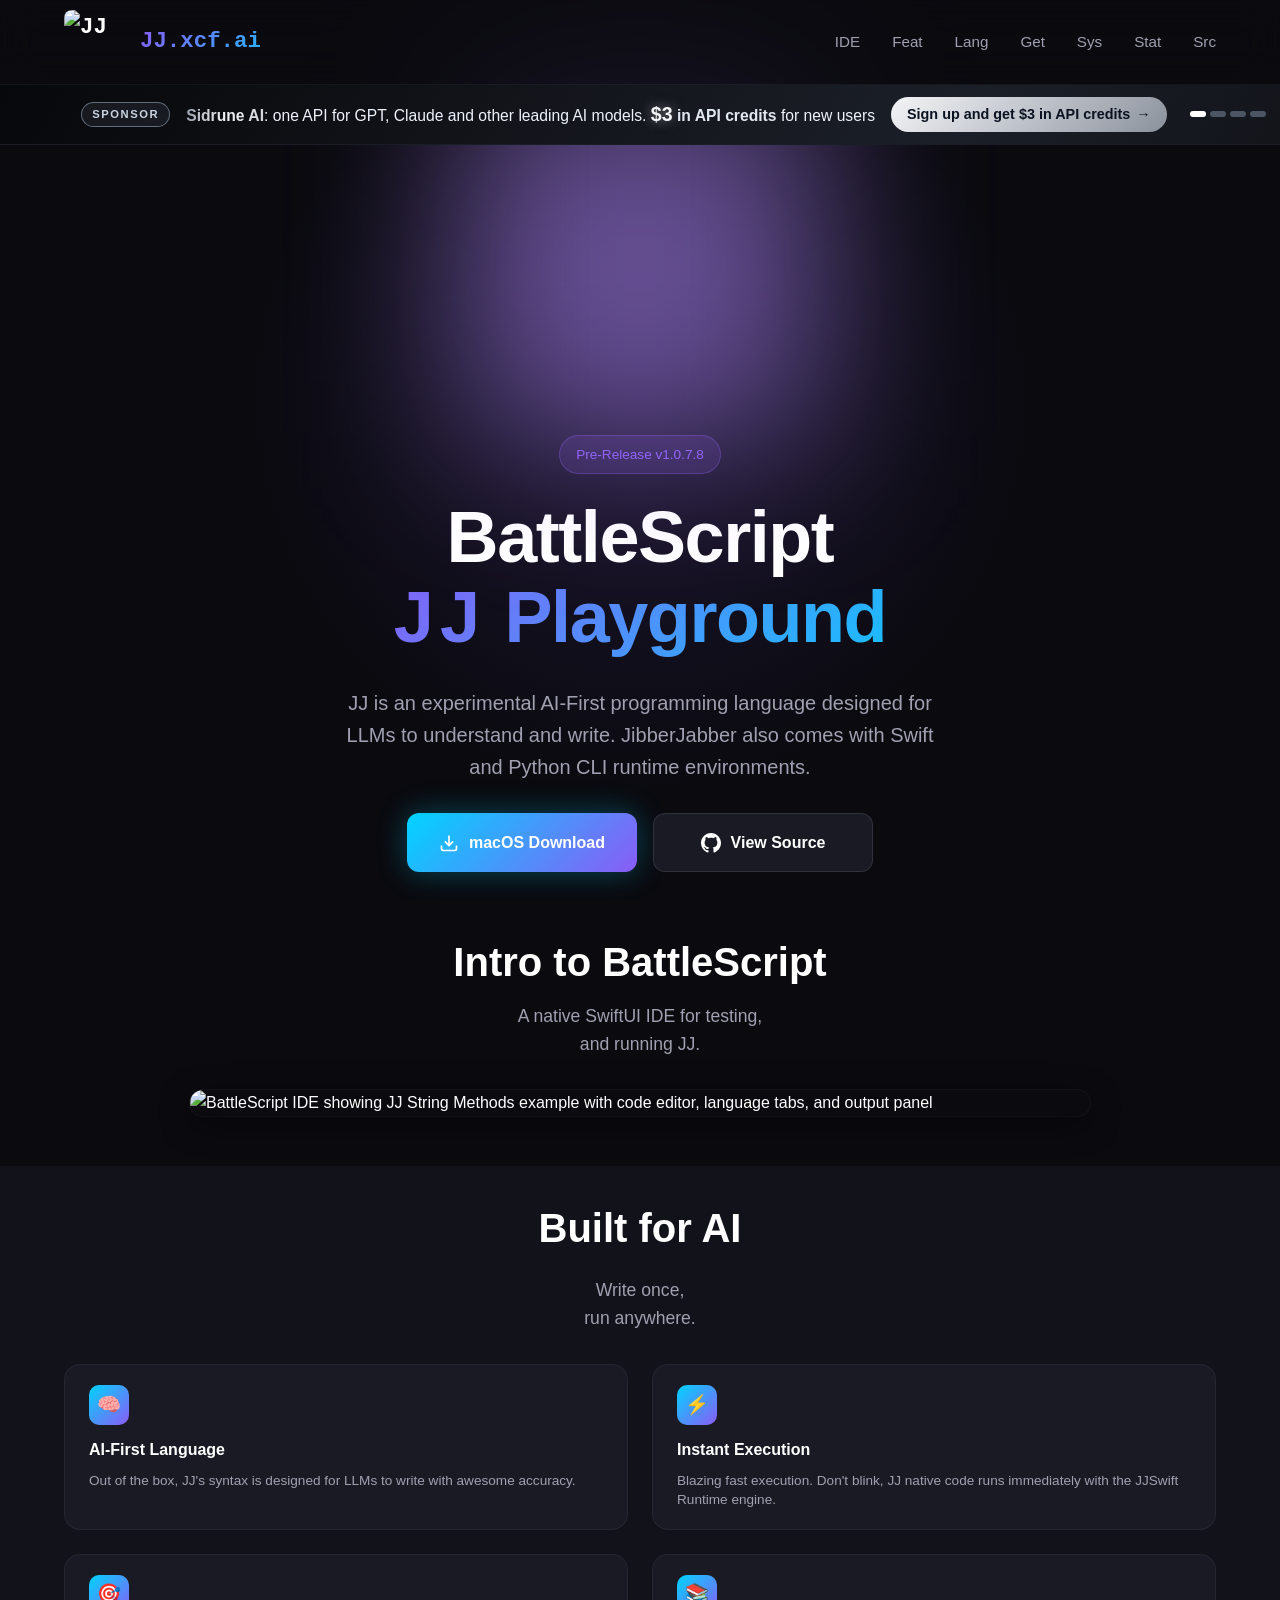
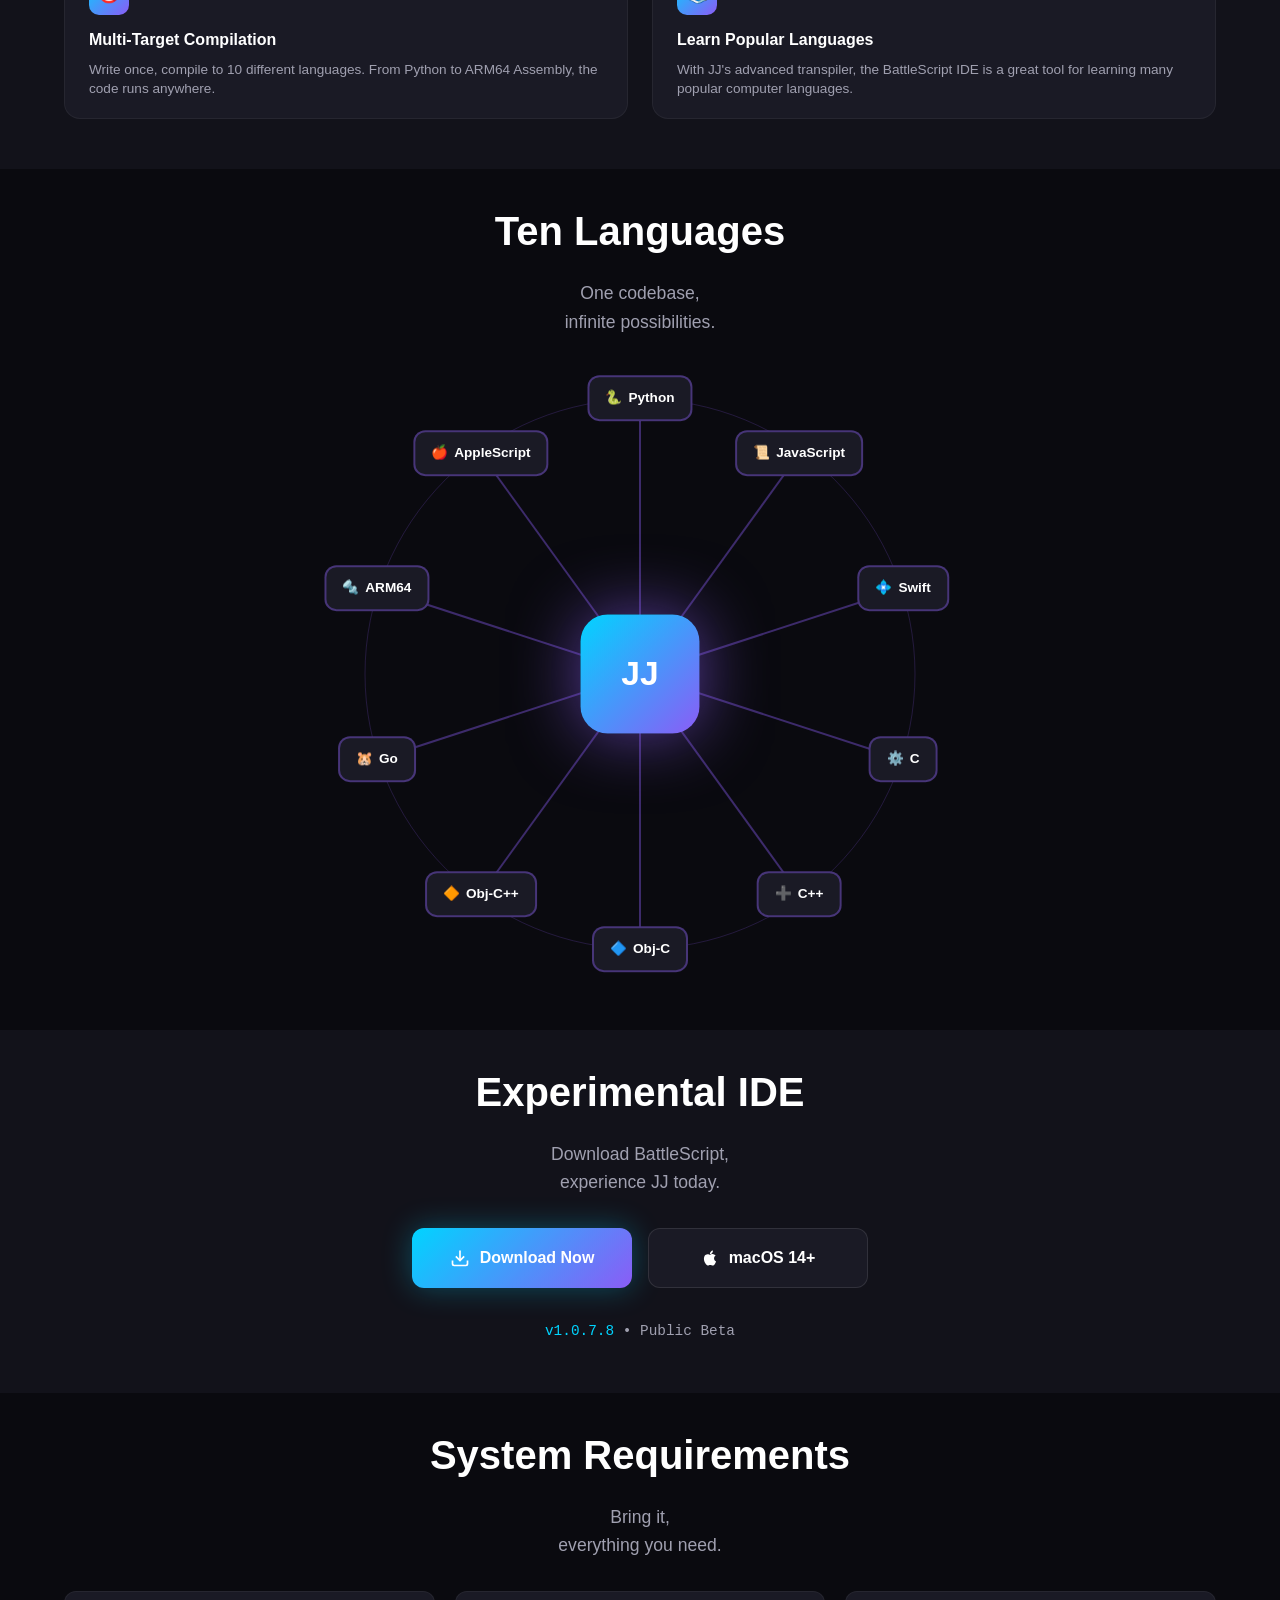
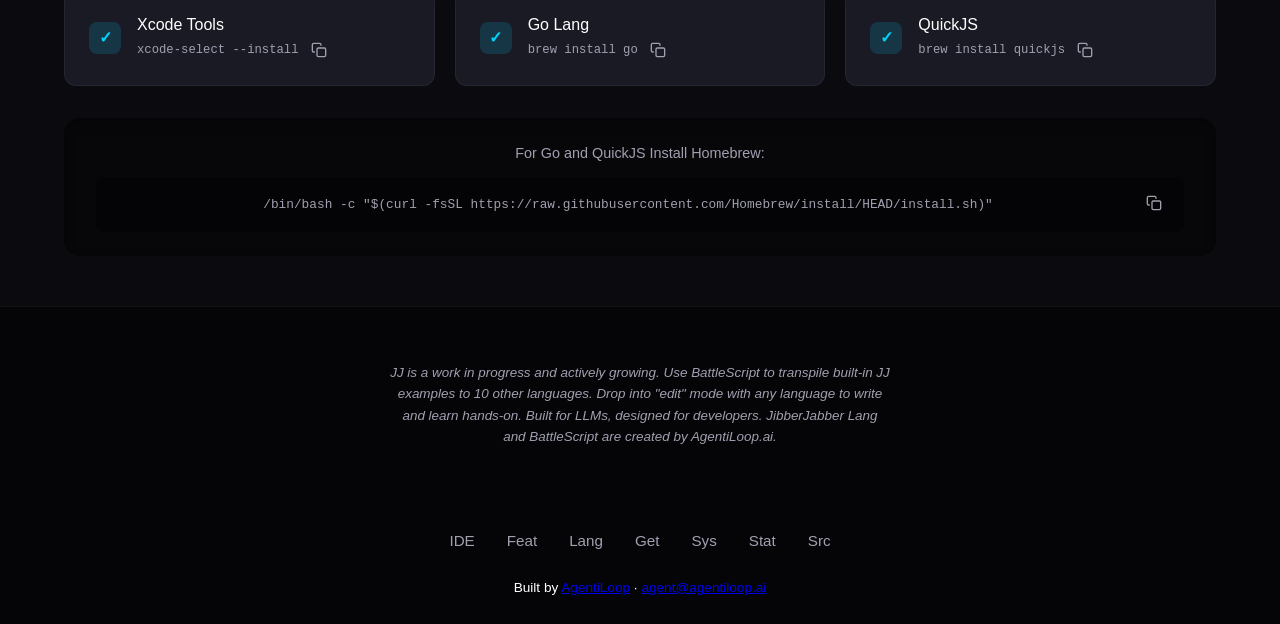
==== commit c2d02bb7: "Backlink to agentiloop.ai and use agent@agentiloop.ai as contact email" ====
--- a/index.html
+++ b/index.html
@@ -276,7 +276,8 @@
                 <a href="https://github.com/SuperBox64/JibberJabber" target="_blank">Src</a>
             </div>
         </div>
-    </footer>
+    <div class="agentiloop-backlink" style="margin-top:8px;font-size:.85em">Built by <a href="https://agentiloop.ai">AgentiLoop</a> &middot; <a href="mailto:agent@agentiloop.ai">agent@agentiloop.ai</a></div>
+</footer>
 <script src="script.js?v=1769974691"></script>
 </body>
 </html>
